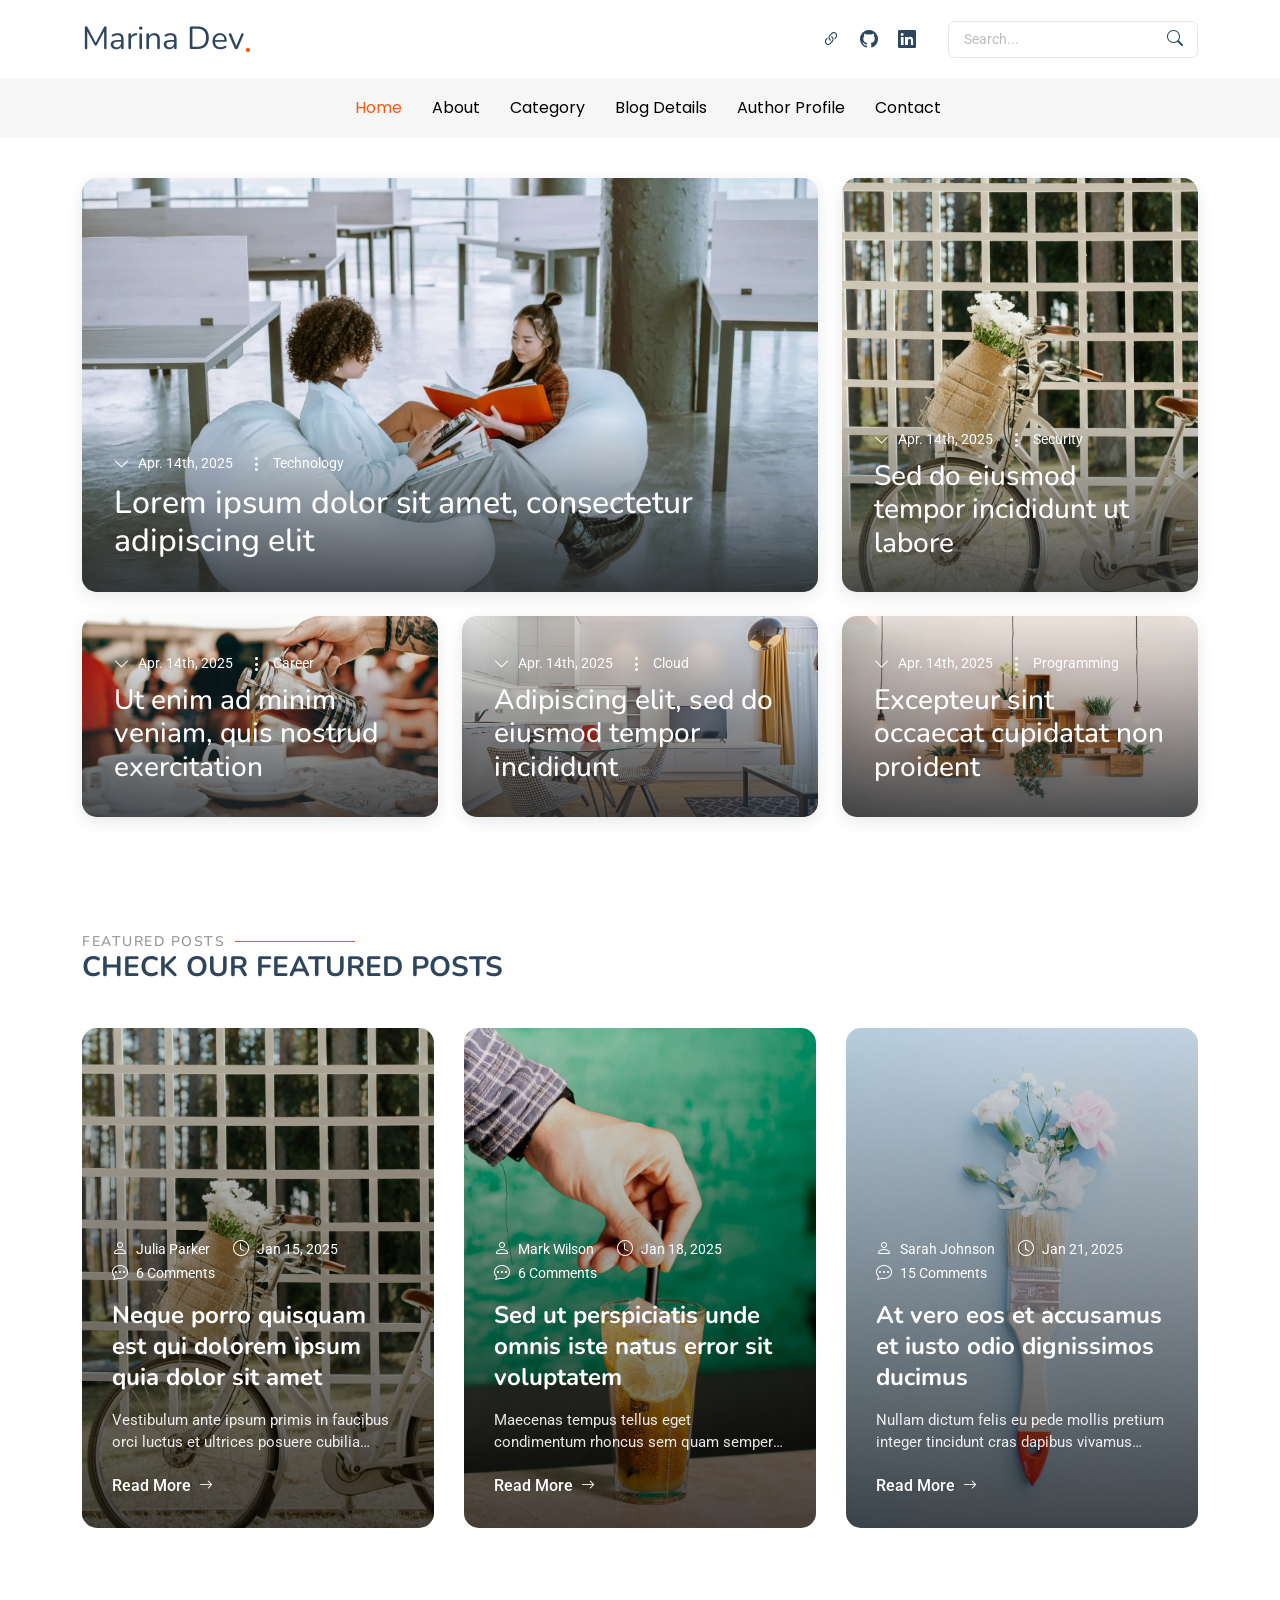
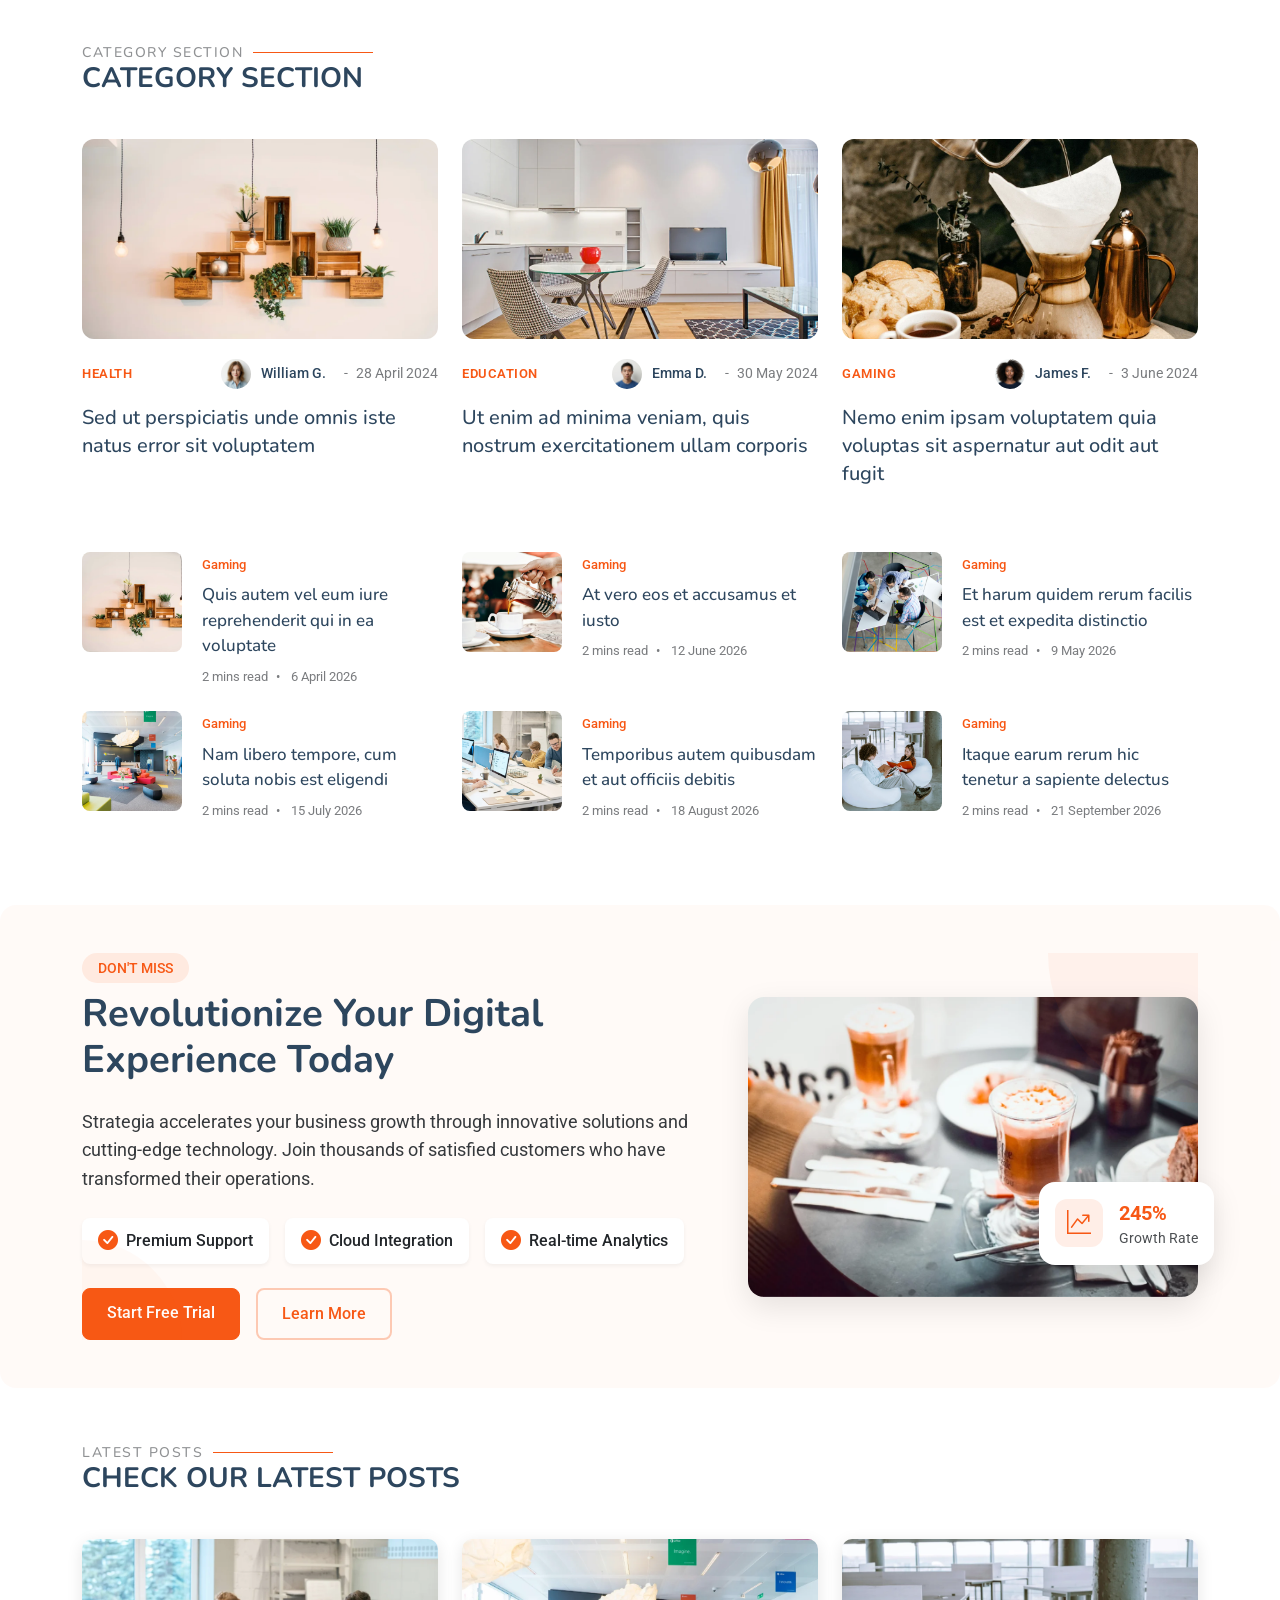
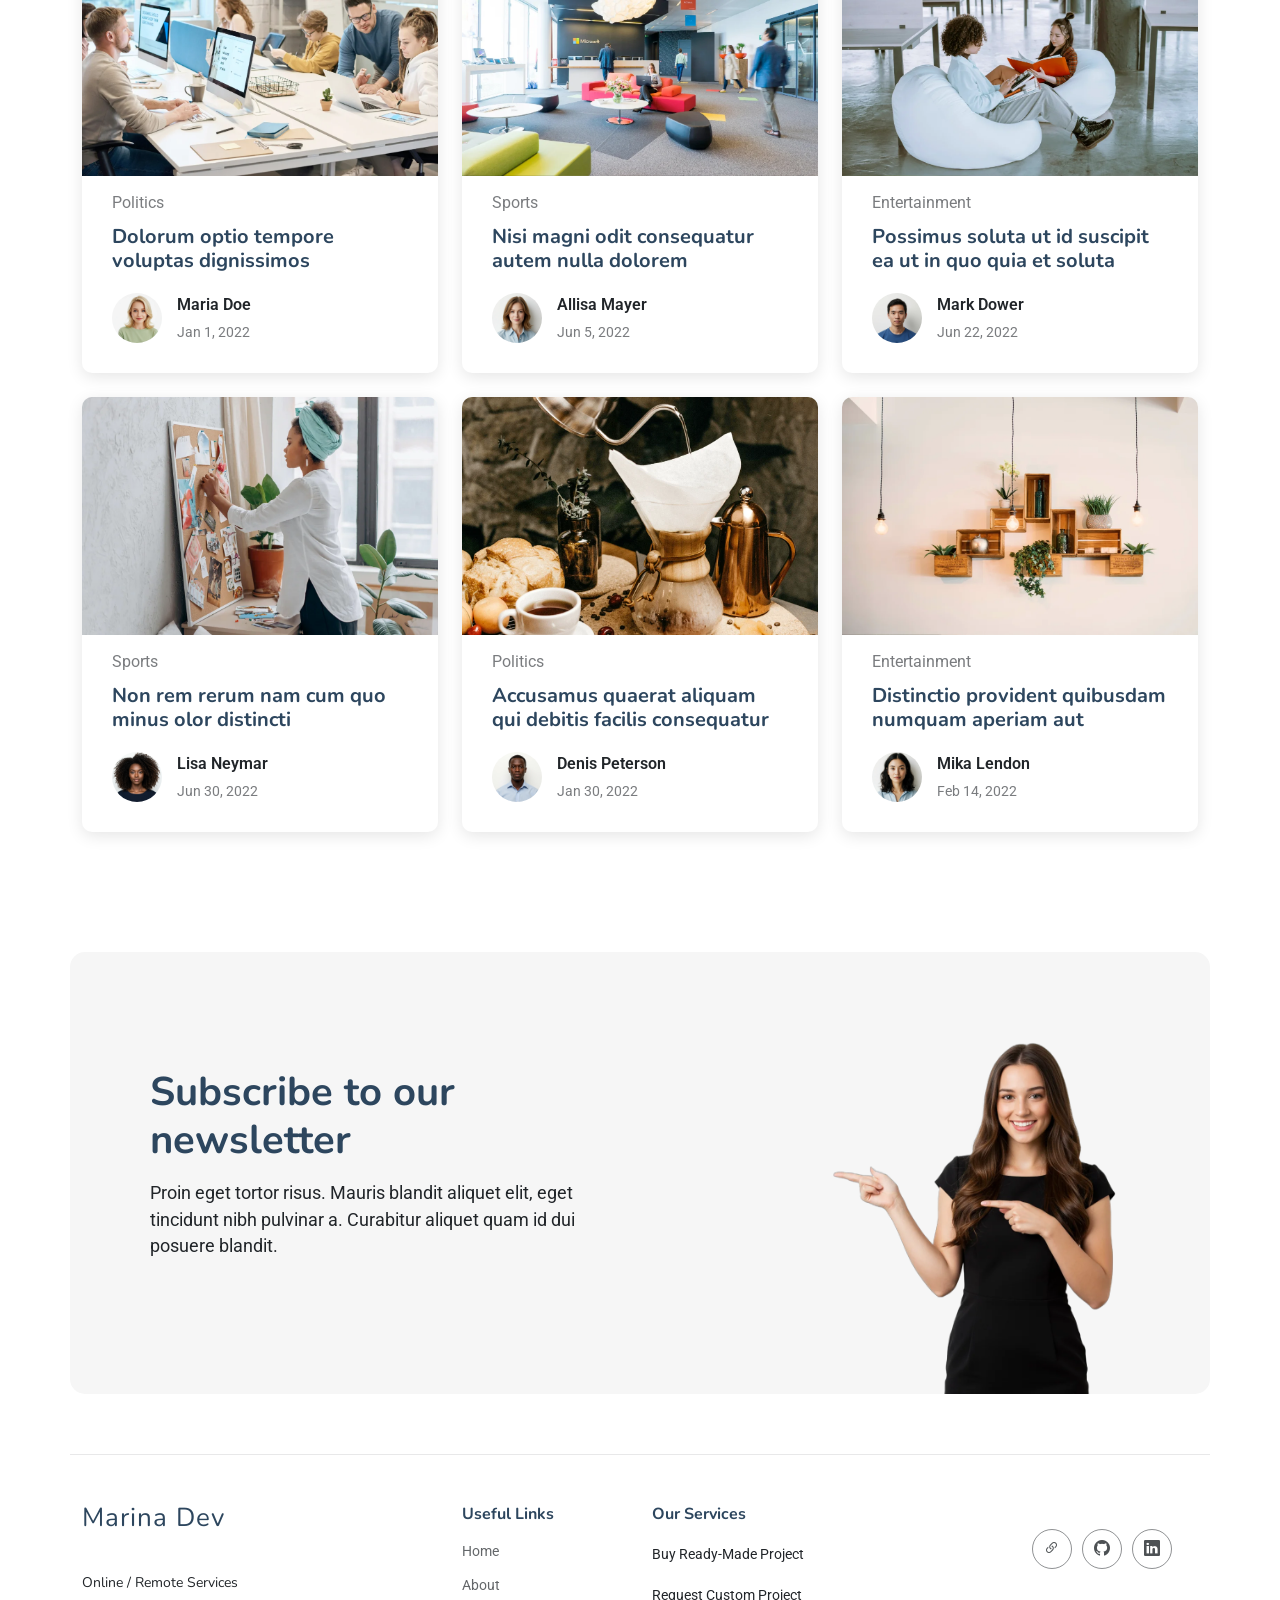
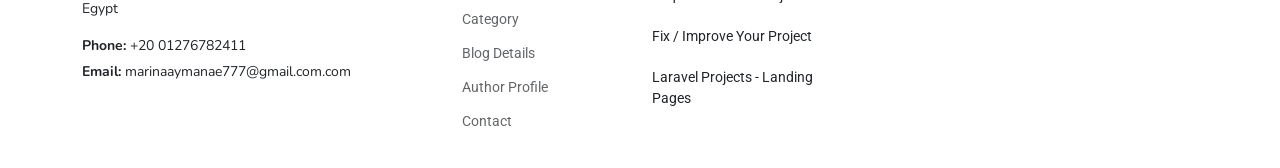
==== index.html @ 3508ce8a "mySite-sales-dashboard" ====
<!doctype html>
<html lang="en">
  <head>
    <meta charset="utf-8" />
    <meta content="width=device-width, initial-scale=1.0" name="viewport" />
    <title>Index - Marina Dev</title>
    <meta name="description" content="" />
    <meta name="keywords" content="" />

    <!-- Favicons -->
    <link href="assets/img/favicon.png" rel="icon" />
    <link href="assets/img/apple-touch-icon.png" rel="apple-touch-icon" />

    <!-- Fonts -->
    <link href="https://fonts.googleapis.com" rel="preconnect" />
    <link href="https://fonts.gstatic.com" rel="preconnect" crossorigin />
    <link
      href="https://fonts.googleapis.com/css2?family=Roboto:ital,wght@0,100;0,300;0,400;0,500;0,700;0,900;1,100;1,300;1,400;1,500;1,700;1,900&family=Poppins:ital,wght@0,100;0,200;0,300;0,400;0,500;0,600;0,700;0,800;0,900;1,100;1,200;1,300;1,400;1,500;1,600;1,700;1,800;1,900&family=Nunito:ital,wght@0,200;0,300;0,400;0,500;0,600;0,700;0,800;0,900;1,200;1,300;1,400;1,500;1,600;1,700;1,800;1,900&display=swap"
      rel="stylesheet"
    />

    <!-- Vendor CSS Files -->
    <link
      href="assets/vendor/bootstrap/css/bootstrap.min.css"
      rel="stylesheet"
    />
    <link
      href="assets/vendor/bootstrap-icons/bootstrap-icons.css"
      rel="stylesheet"
    />
    <link href="assets/vendor/aos/aos.css" rel="stylesheet" />
    <link href="assets/vendor/swiper/swiper-bundle.min.css" rel="stylesheet" />
    <link
      href="assets/vendor/glightbox/css/glightbox.min.css"
      rel="stylesheet"
    />

    <!-- Main CSS File -->
    <link href="assets/css/main.css" rel="stylesheet" />

    <!-- =======================================================
  * Template Name: Marina Dev
  * Template URL: https://bootstrapmade.com/Marina Dev-bootstrap-blog-template/
  * Updated: Feb 22 2025 with Bootstrap v5.3.3
  * Author: BootstrapMade.com
  * License: https://bootstrapmade.com/license/
  ======================================================== -->
  </head>

  <body class="index-page">
    <header id="header" class="header position-relative">
      <div class="container-fluid container-xl position-relative">
        <div class="top-row d-flex align-items-center justify-content-between">
          <a href="index.html" class="logo d-flex align-items-end">
            <!-- Uncomment the line below if you also wish to use an image logo -->
            <!-- <img src="assets/img/logo.webp" alt=""> -->
            <h1 class="sitename">Marina Dev</h1>
            <span>.</span>
          </a>

          <div class="d-flex align-items-center">
            <div class="social-links">
              <a
                href="https://marina-ayman-marina-ayman-profile.vercel.app/index.html"
                ><i class="bi bi-link-45deg"></i
              ></a>
              <a href="https://github.com/marina-ayman"
                ><i class="bi bi-github"></i
              ></a>
              <!-- <a href=""><i class="bi bi-instagram"></i></a> -->
              <a href="https://www.linkedin.com/in/marina-ayman-6a5557219/"
                ><i class="bi bi-linkedin"></i
              ></a>
            </div>

            <form class="search-form ms-4">
              <input type="text" placeholder="Search..." class="form-control" />
              <button type="submit" class="btn">
                <i class="bi bi-search"></i>
              </button>
            </form>
          </div>
        </div>
      </div>

      <div class="nav-wrap">
        <div class="container d-flex justify-content-center position-relative">
          <nav id="navmenu" class="navmenu">
            <ul>
              <li><a href="index.html" class="active">Home</a></li>
              <li><a href="about.html">About</a></li>
              <li><a href="category.html">Category</a></li>
              <li><a href="blog-details.html">Blog Details</a></li>
              <li><a href="author-profile.html">Author Profile</a></li>
              <li><a href="contact.html">Contact</a></li>
            </ul>
            <i class="mobile-nav-toggle d-xl-none bi bi-list"></i>
          </nav>
        </div>
      </div>
    </header>

    <main class="main">
      <!-- Blog Hero Section -->
      <section id="blog-hero" class="blog-hero section">
        <div class="container" data-aos="fade-up" data-aos-delay="100">
          <div class="blog-grid">
            <!-- Featured Post (Large) -->
            <article class="blog-item featured" data-aos="fade-up">
              <img
                src="assets/img/blog/blog-post-3.webp"
                alt="Blog Image"
                class="img-fluid"
              />
              <div class="blog-content">
                <div class="post-meta">
                  <span class="date">Apr. 14th, 2025</span>
                  <span class="category">Technology</span>
                </div>
                <h2 class="post-title">
                  <a
                    href="blog-details.html"
                    title="Lorem ipsum dolor sit amet, consectetur adipiscing elit"
                    >Lorem ipsum dolor sit amet, consectetur adipiscing elit</a
                  >
                </h2>
              </div>
            </article>
            <!-- End Featured Post -->

            <!-- Regular Posts -->
            <article class="blog-item" data-aos="fade-up" data-aos-delay="100">
              <img
                src="assets/img/blog/blog-post-portrait-1.webp"
                alt="Blog Image"
                class="img-fluid"
              />
              <div class="blog-content">
                <div class="post-meta">
                  <span class="date">Apr. 14th, 2025</span>
                  <span class="category">Security</span>
                </div>
                <h3 class="post-title">
                  <a
                    href="blog-details.html"
                    title="Sed do eiusmod tempor incididunt ut labore"
                    >Sed do eiusmod tempor incididunt ut labore</a
                  >
                </h3>
              </div>
            </article>
            <!-- End Blog Item -->

            <article class="blog-item" data-aos="fade-up" data-aos-delay="200">
              <img
                src="assets/img/blog/blog-post-9.webp"
                alt="Blog Image"
                class="img-fluid"
              />
              <div class="blog-content">
                <div class="post-meta">
                  <span class="date">Apr. 14th, 2025</span>
                  <span class="category">Career</span>
                </div>
                <h3 class="post-title">
                  <a
                    href="blog-details.html"
                    title="Ut enim ad minim veniam, quis nostrud exercitation"
                    >Ut enim ad minim veniam, quis nostrud exercitation</a
                  >
                </h3>
              </div>
            </article>
            <!-- End Blog Item -->

            <article class="blog-item" data-aos="fade-up" data-aos-delay="300">
              <img
                src="assets/img/blog/blog-post-7.webp"
                alt="Blog Image"
                class="img-fluid"
              />
              <div class="blog-content">
                <div class="post-meta">
                  <span class="date">Apr. 14th, 2025</span>
                  <span class="category">Cloud</span>
                </div>
                <h3 class="post-title">
                  <a
                    href="blog-details.html"
                    title="Adipiscing elit, sed do eiusmod tempor incididunt"
                    >Adipiscing elit, sed do eiusmod tempor incididunt</a
                  >
                </h3>
              </div>
            </article>
            <!-- End Blog Item -->

            <article class="blog-item" data-aos="fade-up" data-aos-delay="400">
              <img
                src="assets/img/blog/blog-post-6.webp"
                alt="Blog Image"
                class="img-fluid"
              />
              <div class="blog-content">
                <div class="post-meta">
                  <span class="date">Apr. 14th, 2025</span>
                  <span class="category">Programming</span>
                </div>
                <h3 class="post-title">
                  <a
                    href="blog-details.html"
                    title="Excepteur sint occaecat cupidatat non proident"
                    >Excepteur sint occaecat cupidatat non proident</a
                  >
                </h3>
              </div>
            </article>
            <!-- End Blog Item -->
          </div>
        </div>
      </section>
      <!-- /Blog Hero Section -->

      <!-- Featured Posts Section -->
      <section id="featured-posts" class="featured-posts section">
        <!-- Section Title -->
        <div class="container section-title" data-aos="fade-up">
          <h2>Featured Posts</h2>
          <div>
            <span>Check Our</span>
            <span class="description-title">Featured Posts</span>
          </div>
        </div>
        <!-- End Section Title -->

        <div class="container" data-aos="fade-up" data-aos-delay="100">
          <div class="blog-posts-slider swiper init-swiper">
            <script type="application/json" class="swiper-config">
              {
                "loop": true,
                "speed": 800,
                "autoplay": {
                  "delay": 5000
                },
                "slidesPerView": 3,
                "spaceBetween": 30,
                "breakpoints": {
                  "320": {
                    "slidesPerView": 1,
                    "spaceBetween": 20
                  },
                  "768": {
                    "slidesPerView": 2,
                    "spaceBetween": 20
                  },
                  "1200": {
                    "slidesPerView": 3,
                    "spaceBetween": 30
                  }
                }
              }
            </script>

            <div class="swiper-wrapper">
              <div class="swiper-slide">
                <div class="blog-post-item">
                  <img
                    src="assets/img/blog/blog-post-portrait-1.webp"
                    alt="Blog Image"
                  />
                  <div class="blog-post-content">
                    <div class="post-meta">
                      <span><i class="bi bi-person"></i> Julia Parker</span>
                      <span><i class="bi bi-clock"></i> Jan 15, 2025</span>
                      <span><i class="bi bi-chat-dots"></i> 6 Comments</span>
                    </div>
                    <h2>
                      <a href="#"
                        >Neque porro quisquam est qui dolorem ipsum quia dolor
                        sit amet</a
                      >
                    </h2>
                    <p>
                      Vestibulum ante ipsum primis in faucibus orci luctus et
                      ultrices posuere cubilia Curae; Fusce porttitor metus eget
                      lectus consequat, sit amet feugiat magna vulputate.
                    </p>
                    <a href="#" class="read-more"
                      >Read More <i class="bi bi-arrow-right"></i
                    ></a>
                  </div>
                </div>
              </div>
              <!-- End slide item -->

              <div class="swiper-slide">
                <div class="blog-post-item">
                  <img
                    src="assets/img/blog/blog-post-portrait-2.webp"
                    alt="Blog Image"
                  />
                  <div class="blog-post-content">
                    <div class="post-meta">
                      <span><i class="bi bi-person"></i> Mark Wilson</span>
                      <span><i class="bi bi-clock"></i> Jan 18, 2025</span>
                      <span><i class="bi bi-chat-dots"></i> 6 Comments</span>
                    </div>
                    <h2>
                      <a href="#"
                        >Sed ut perspiciatis unde omnis iste natus error sit
                        voluptatem</a
                      >
                    </h2>
                    <p>
                      Maecenas tempus tellus eget condimentum rhoncus sem quam
                      semper libero sit amet adipiscing sem neque sed ipsum.
                    </p>
                    <a href="#" class="read-more"
                      >Read More <i class="bi bi-arrow-right"></i
                    ></a>
                  </div>
                </div>
              </div>
              <!-- End slide item -->

              <div class="swiper-slide">
                <div class="blog-post-item">
                  <img
                    src="assets/img/blog/blog-post-portrait-3.webp"
                    alt="Blog Image"
                  />
                  <div class="blog-post-content">
                    <div class="post-meta">
                      <span><i class="bi bi-person"></i> Sarah Johnson</span>
                      <span><i class="bi bi-clock"></i> Jan 21, 2025</span>
                      <span><i class="bi bi-chat-dots"></i> 15 Comments</span>
                    </div>
                    <h2>
                      <a href="#"
                        >At vero eos et accusamus et iusto odio dignissimos
                        ducimus</a
                      >
                    </h2>
                    <p>
                      Nullam dictum felis eu pede mollis pretium integer
                      tincidunt cras dapibus vivamus elementum semper nisi.
                    </p>
                    <a href="#" class="read-more"
                      >Read More <i class="bi bi-arrow-right"></i
                    ></a>
                  </div>
                </div>
              </div>
              <!-- End slide item -->

              <div class="swiper-slide">
                <div class="blog-post-item">
                  <img
                    src="assets/img/blog/blog-post-portrait-4.webp"
                    alt="Blog Image"
                  />
                  <div class="blog-post-content">
                    <div class="post-meta">
                      <span><i class="bi bi-person"></i> David Brown</span>
                      <span><i class="bi bi-clock"></i> Jan 24, 2025</span>
                      <span><i class="bi bi-chat-dots"></i> 10 Comments</span>
                    </div>
                    <h2>
                      <a href="#"
                        >Et harum quidem rerum facilis est et expedita
                        distinctio</a
                      >
                    </h2>
                    <p>
                      Donec quam felis ultricies nec pellentesque eu pretium
                      quis sem nulla consequat massa quis enim.
                    </p>
                    <a href="#" class="read-more"
                      >Read More <i class="bi bi-arrow-right"></i
                    ></a>
                  </div>
                </div>
              </div>
              <!-- End slide item -->

              <div class="swiper-slide">
                <div class="blog-post-item">
                  <img
                    src="assets/img/blog/blog-post-portrait-5.webp"
                    alt="Blog Image"
                  />
                  <div class="blog-post-content">
                    <div class="post-meta">
                      <span><i class="bi bi-person"></i> Emma Davis</span>
                      <span><i class="bi bi-clock"></i> Jan 27, 2025</span>
                      <span><i class="bi bi-chat-dots"></i> 6 Comments</span>
                    </div>
                    <h2>
                      <a href="#"
                        >Nam libero tempore, cum soluta nobis est eligendi
                        optio</a
                      >
                    </h2>
                    <p>
                      Aenean leo ligula porttitor eu consequat vitae eleifend ac
                      enim aliquam lorem ante dapibus in viverra.
                    </p>
                    <a href="#" class="read-more"
                      >Read More <i class="bi bi-arrow-right"></i
                    ></a>
                  </div>
                </div>
              </div>
              <!-- End slide item -->
            </div>
          </div>
        </div>
      </section>
      <!-- /Featured Posts Section -->

      <!-- Category Section Section -->
      <section id="category-section" class="category-section section">
        <!-- Section Title -->
        <div class="container section-title" data-aos="fade-up">
          <h2>Category Section</h2>
          <div><span class="description-title">Category Section</span></div>
        </div>
        <!-- End Section Title -->

        <div class="container" data-aos="fade-up" data-aos-delay="100">
          <!-- Featured Posts -->
          <div class="row gy-4 mb-4">
            <div class="col-lg-4">
              <article class="featured-post">
                <div class="post-img">
                  <img
                    src="assets/img/blog/blog-post-6.webp"
                    alt=""
                    class="img-fluid"
                    loading="lazy"
                  />
                </div>
                <div class="post-content">
                  <div class="category-meta">
                    <span class="post-category">Health</span>
                    <div class="author-meta">
                      <img
                        src="assets/img/person/person-f-13.webp"
                        alt=""
                        class="author-img"
                      />
                      <span class="author-name">William G.</span>
                      <span class="post-date">28 April 2024</span>
                    </div>
                  </div>
                  <h2 class="title">
                    <a href="blog-details.html"
                      >Sed ut perspiciatis unde omnis iste natus error sit
                      voluptatem</a
                    >
                  </h2>
                </div>
              </article>
            </div>

            <div class="col-lg-4">
              <article class="featured-post">
                <div class="post-img">
                  <img
                    src="assets/img/blog/blog-post-7.webp"
                    alt=""
                    class="img-fluid"
                    loading="lazy"
                  />
                </div>
                <div class="post-content">
                  <div class="category-meta">
                    <span class="post-category">Education</span>
                    <div class="author-meta">
                      <img
                        src="assets/img/person/person-m-10.webp"
                        alt=""
                        class="author-img"
                      />
                      <span class="author-name">Emma D.</span>
                      <span class="post-date">30 May 2024</span>
                    </div>
                  </div>
                  <h2 class="title">
                    <a href="blog-details.html"
                      >Ut enim ad minima veniam, quis nostrum exercitationem
                      ullam corporis</a
                    >
                  </h2>
                </div>
              </article>
            </div>

            <div class="col-lg-4">
              <article class="featured-post">
                <div class="post-img">
                  <img
                    src="assets/img/blog/blog-post-5.webp"
                    alt=""
                    class="img-fluid"
                    loading="lazy"
                  />
                </div>
                <div class="post-content">
                  <div class="category-meta">
                    <span class="post-category">Gaming</span>
                    <div class="author-meta">
                      <img
                        src="assets/img/person/person-f-14.webp"
                        alt=""
                        class="author-img"
                      />
                      <span class="author-name">James F.</span>
                      <span class="post-date">3 June 2024</span>
                    </div>
                  </div>
                  <h2 class="title">
                    <a href="blog-details.html"
                      >Nemo enim ipsam voluptatem quia voluptas sit aspernatur
                      aut odit aut fugit</a
                    >
                  </h2>
                </div>
              </article>
            </div>
          </div>

          <!-- List Posts -->
          <div class="row">
            <div class="col-xl-4 col-lg-6">
              <article class="list-post">
                <div class="post-img">
                  <img
                    src="assets/img/blog/blog-post-6.webp"
                    alt=""
                    class="img-fluid"
                    loading="lazy"
                  />
                </div>
                <div class="post-content">
                  <div class="category-meta">
                    <span class="post-category">Gaming</span>
                  </div>
                  <h3 class="title">
                    <a href="blog-details.html"
                      >Quis autem vel eum iure reprehenderit qui in ea
                      voluptate</a
                    >
                  </h3>
                  <div class="post-meta">
                    <span class="read-time">2 mins read</span>
                    <span class="post-date">6 April 2026</span>
                  </div>
                </div>
              </article>
            </div>

            <div class="col-xl-4 col-lg-6">
              <article class="list-post">
                <div class="post-img">
                  <img
                    src="assets/img/blog/blog-post-9.webp"
                    alt=""
                    class="img-fluid"
                    loading="lazy"
                  />
                </div>
                <div class="post-content">
                  <div class="category-meta">
                    <span class="post-category">Gaming</span>
                  </div>
                  <h3 class="title">
                    <a href="blog-details.html"
                      >At vero eos et accusamus et iusto</a
                    >
                  </h3>
                  <div class="post-meta">
                    <span class="read-time">2 mins read</span>
                    <span class="post-date">12 June 2026</span>
                  </div>
                </div>
              </article>
            </div>

            <div class="col-xl-4 col-lg-6">
              <article class="list-post">
                <div class="post-img">
                  <img
                    src="assets/img/blog/blog-post-10.webp"
                    alt=""
                    class="img-fluid"
                    loading="lazy"
                  />
                </div>
                <div class="post-content">
                  <div class="category-meta">
                    <span class="post-category">Gaming</span>
                  </div>
                  <h3 class="title">
                    <a href="blog-details.html"
                      >Et harum quidem rerum facilis est et expedita
                      distinctio</a
                    >
                  </h3>
                  <div class="post-meta">
                    <span class="read-time">2 mins read</span>
                    <span class="post-date">9 May 2026</span>
                  </div>
                </div>
              </article>
            </div>

            <div class="col-xl-4 col-lg-6">
              <article class="list-post">
                <div class="post-img">
                  <img
                    src="assets/img/blog/blog-post-2.webp"
                    alt=""
                    class="img-fluid"
                    loading="lazy"
                  />
                </div>
                <div class="post-content">
                  <div class="category-meta">
                    <span class="post-category">Gaming</span>
                  </div>
                  <h3 class="title">
                    <a href="blog-details.html"
                      >Nam libero tempore, cum soluta nobis est eligendi</a
                    >
                  </h3>
                  <div class="post-meta">
                    <span class="read-time">2 mins read</span>
                    <span class="post-date">15 July 2026</span>
                  </div>
                </div>
              </article>
            </div>

            <div class="col-xl-4 col-lg-6">
              <article class="list-post">
                <div class="post-img">
                  <img
                    src="assets/img/blog/blog-post-1.webp"
                    alt=""
                    class="img-fluid"
                    loading="lazy"
                  />
                </div>
                <div class="post-content">
                  <div class="category-meta">
                    <span class="post-category">Gaming</span>
                  </div>
                  <h3 class="title">
                    <a href="blog-details.html"
                      >Temporibus autem quibusdam et aut officiis debitis</a
                    >
                  </h3>
                  <div class="post-meta">
                    <span class="read-time">2 mins read</span>
                    <span class="post-date">18 August 2026</span>
                  </div>
                </div>
              </article>
            </div>

            <div class="col-xl-4 col-lg-6">
              <article class="list-post">
                <div class="post-img">
                  <img
                    src="assets/img/blog/blog-post-3.webp"
                    alt=""
                    class="img-fluid"
                    loading="lazy"
                  />
                </div>
                <div class="post-content">
                  <div class="category-meta">
                    <span class="post-category">Gaming</span>
                  </div>
                  <h3 class="title">
                    <a href="blog-details.html"
                      >Itaque earum rerum hic tenetur a sapiente delectus</a
                    >
                  </h3>
                  <div class="post-meta">
                    <span class="read-time">2 mins read</span>
                    <span class="post-date">21 September 2026</span>
                  </div>
                </div>
              </article>
            </div>
          </div>
        </div>
      </section>
      <!-- /Category Section Section -->

      <!-- Call To Action 2 Section -->
      <section id="call-to-action-2" class="call-to-action-2 section">
        <div class="container" data-aos="fade-up" data-aos-delay="100">
          <div
            class="advertise-1 d-flex flex-column flex-lg-row gap-4 align-items-center position-relative"
          >
            <div
              class="content-left flex-grow-1"
              data-aos="fade-right"
              data-aos-delay="200"
            >
              <span class="badge text-uppercase mb-2">Don't Miss</span>
              <h2>Revolutionize Your Digital Experience Today</h2>
              <p class="my-4">
                Strategia accelerates your business growth through innovative
                solutions and cutting-edge technology. Join thousands of
                satisfied customers who have transformed their operations.
              </p>

              <div class="features d-flex flex-wrap gap-3 mb-4">
                <div class="feature-item">
                  <i class="bi bi-check-circle-fill"></i>
                  <span>Premium Support</span>
                </div>
                <div class="feature-item">
                  <i class="bi bi-check-circle-fill"></i>
                  <span>Cloud Integration</span>
                </div>
                <div class="feature-item">
                  <i class="bi bi-check-circle-fill"></i>
                  <span>Real-time Analytics</span>
                </div>

                
              </div>

              <div class="cta-buttons d-flex flex-wrap gap-3">
                <a href="#" class="btn btn-primary">Start Free Trial</a>
                <a href="#" class="btn btn-outline">Learn More</a>
              </div>
            </div>

            <div
              class="content-right position-relative"
              data-aos="fade-left"
              data-aos-delay="300"
            >
              <img
                src="assets/img/misc/misc-1.webp"
                alt="Digital Platform"
                class="img-fluid rounded-4"
              />
              <div class="floating-card">
                <div class="card-icon">
                  <i class="bi bi-graph-up-arrow"></i>
                </div>
                <div class="card-content">
                  <span class="stats-number">245%</span>
                  <span class="stats-text">Growth Rate</span>
                </div>
              </div>
            </div>

            <div class="decoration">
              <div class="circle-1"></div>
              <div class="circle-2"></div>
            </div>
          </div>
        </div>
      </section>
      <!-- /Call To Action 2 Section -->

      <!-- Latest Posts Section -->
      <section id="latest-posts" class="latest-posts section">
        <!-- Section Title -->
        <div class="container section-title" data-aos="fade-up">
          <h2>Latest Posts</h2>
          <div>
            <span>Check Our</span>
            <span class="description-title">Latest Posts</span>
          </div>
        </div>
        <!-- End Section Title -->

        <div class="container" data-aos="fade-up" data-aos-delay="100">
          <div class="row gy-4">
            <div class="col-lg-4">
              <article>
                <div class="post-img">
                  <img
                    src="assets/img/blog/blog-post-1.webp"
                    alt=""
                    class="img-fluid"
                  />
                </div>

                <p class="post-category">Politics</p>

                <h2 class="title">
                  <a href="blog-details.html"
                    >Dolorum optio tempore voluptas dignissimos</a
                  >
                </h2>

                <div class="d-flex align-items-center">
                  <img
                    src="assets/img/person/person-f-12.webp"
                    alt=""
                    class="img-fluid post-author-img flex-shrink-0"
                  />
                  <div class="post-meta">
                    <p class="post-author">Maria Doe</p>
                    <p class="post-date">
                      <time datetime="2022-01-01">Jan 1, 2022</time>
                    </p>
                  </div>
                </div>
              </article>
            </div>
            <!-- End post list item -->

            <div class="col-lg-4">
              <article>
                <div class="post-img">
                  <img
                    src="assets/img/blog/blog-post-2.webp"
                    alt=""
                    class="img-fluid"
                  />
                </div>

                <p class="post-category">Sports</p>

                <h2 class="title">
                  <a href="blog-details.html"
                    >Nisi magni odit consequatur autem nulla dolorem</a
                  >
                </h2>

                <div class="d-flex align-items-center">
                  <img
                    src="assets/img/person/person-f-13.webp"
                    alt=""
                    class="img-fluid post-author-img flex-shrink-0"
                  />
                  <div class="post-meta">
                    <p class="post-author">Allisa Mayer</p>
                    <p class="post-date">
                      <time datetime="2022-01-01">Jun 5, 2022</time>
                    </p>
                  </div>
                </div>
              </article>
            </div>
            <!-- End post list item -->

            <div class="col-lg-4">
              <article>
                <div class="post-img">
                  <img
                    src="assets/img/blog/blog-post-3.webp"
                    alt=""
                    class="img-fluid"
                  />
                </div>

                <p class="post-category">Entertainment</p>

                <h2 class="title">
                  <a href="blog-details.html"
                    >Possimus soluta ut id suscipit ea ut in quo quia et
                    soluta</a
                  >
                </h2>

                <div class="d-flex align-items-center">
                  <img
                    src="assets/img/person/person-m-10.webp"
                    alt=""
                    class="img-fluid post-author-img flex-shrink-0"
                  />
                  <div class="post-meta">
                    <p class="post-author">Mark Dower</p>
                    <p class="post-date">
                      <time datetime="2022-01-01">Jun 22, 2022</time>
                    </p>
                  </div>
                </div>
              </article>
            </div>
            <!-- End post list item -->

            <div class="col-lg-4">
              <article>
                <div class="post-img">
                  <img
                    src="assets/img/blog/blog-post-4.webp"
                    alt=""
                    class="img-fluid"
                  />
                </div>

                <p class="post-category">Sports</p>

                <h2 class="title">
                  <a href="blog-details.html"
                    >Non rem rerum nam cum quo minus olor distincti</a
                  >
                </h2>

                <div class="d-flex align-items-center">
                  <img
                    src="assets/img/person/person-f-14.webp"
                    alt=""
                    class="img-fluid post-author-img flex-shrink-0"
                  />
                  <div class="post-meta">
                    <p class="post-author">Lisa Neymar</p>
                    <p class="post-date">
                      <time datetime="2022-01-01">Jun 30, 2022</time>
                    </p>
                  </div>
                </div>
              </article>
            </div>
            <!-- End post list item -->

            <div class="col-lg-4">
              <article>
                <div class="post-img">
                  <img
                    src="assets/img/blog/blog-post-5.webp"
                    alt=""
                    class="img-fluid"
                  />
                </div>

                <p class="post-category">Politics</p>

                <h2 class="title">
                  <a href="blog-details.html"
                    >Accusamus quaerat aliquam qui debitis facilis
                    consequatur</a
                  >
                </h2>

                <div class="d-flex align-items-center">
                  <img
                    src="assets/img/person/person-m-11.webp"
                    alt=""
                    class="img-fluid post-author-img flex-shrink-0"
                  />
                  <div class="post-meta">
                    <p class="post-author">Denis Peterson</p>
                    <p class="post-date">
                      <time datetime="2022-01-01">Jan 30, 2022</time>
                    </p>
                  </div>
                </div>
              </article>
            </div>
            <!-- End post list item -->

            <div class="col-lg-4">
              <article>
                <div class="post-img">
                  <img
                    src="assets/img/blog/blog-post-6.webp"
                    alt=""
                    class="img-fluid"
                  />
                </div>

                <p class="post-category">Entertainment</p>

                <h2 class="title">
                  <a href="blog-details.html"
                    >Distinctio provident quibusdam numquam aperiam aut</a
                  >
                </h2>

                <div class="d-flex align-items-center">
                  <img
                    src="assets/img/person/person-f-15.webp"
                    alt=""
                    class="img-fluid post-author-img flex-shrink-0"
                  />
                  <div class="post-meta">
                    <p class="post-author">Mika Lendon</p>
                    <p class="post-date">
                      <time datetime="2022-01-01">Feb 14, 2022</time>
                    </p>
                  </div>
                </div>
              </article>
            </div>
            <!-- End post list item -->
          </div>
        </div>
      </section>
      <!-- /Latest Posts Section -->

      <!-- Call To Action Section -->
      <section id="call-to-action" class="call-to-action section">
        <div class="container" data-aos="fade-up" data-aos-delay="100">
          <div class="row gy-4 justify-content-between align-items-center">
            <div class="col-lg-6">
              <div class="cta-content" data-aos="fade-up" data-aos-delay="200">
                <h2>Subscribe to our newsletter</h2>
                <p>
                  Proin eget tortor risus. Mauris blandit aliquet elit, eget
                  tincidunt nibh pulvinar a. Curabitur aliquet quam id dui
                  posuere blandit.
                </p>
                <form
                  action="forms/newsletter.php"
                  method="post"
                  class="php-email-form cta-form"
                  data-aos="fade-up"
                  data-aos-delay="300"
                >
                  <div class="input-group mb-3">
                    <input
                      type="email"
                      class="form-control"
                      placeholder="Email address..."
                      aria-label="Email address"
                      aria-describedby="button-subscribe"
                    />
                    <button
                      class="btn btn-primary"
                      type="submit"
                      id="button-subscribe"
                    >
                      Subscribe
                    </button>
                  </div>
                  <div class="loading">Loading</div>
                  <div class="error-message"></div>
                  <div class="sent-message">
                    Your subscription request has been sent. Thank you!
                  </div>
                </form>
              </div>
            </div>
            <div class="col-lg-4">
              <div class="cta-image" data-aos="zoom-out" data-aos-delay="200">
                <img src="assets/img/cta/cta-1.webp" alt="" class="img-fluid" />
              </div>
            </div>
          </div>
        </div>
      </section>
      <!-- /Call To Action Section -->
    </main>

    <footer id="footer" class="footer">
      <div class="container footer-top">
        <div class="row gy-4">
          <div class="col-lg-4 col-md-6 footer-about">
            <a href="index.html" class="logo d-flex align-items-center">
              <span class="sitename">Marina Dev</span>
            </a>
            <div class="footer-contact pt-3">
              <p>Online / Remote Services</p>
              <p>Egypt</p>
              <p class="mt-3">
                <strong>Phone:</strong> <span>+20 01276782411</span>
              </p>
              <p>
                <strong>Email:</strong>
                <span>marinaaymanae777@gmail.com.com</span>
              </p>
            </div>
          </div>

          <div class="col-lg-2 col-md-3 footer-links">
            <h4>Useful Links</h4>
            <ul>
              <li><a href="index.html">Home</a></li>
              <li><a href="about.html">About</a></li>
              <li><a href="category.html">Category</a></li>
              <li><a href="blog-details.html">Blog Details</a></li>
              <li><a href="author-profile.html">Author Profile</a></li>
              <li><a href="contact.html" class="active">Contact</a></li>
            </ul>
          </div>

          <div class="col-lg-2 col-md-3 footer-links">
            <h4>Our Services</h4>
            <ul class="list-group list-group-flush">
              <li>Buy Ready-Made Project</li>
              <li>Request Custom Project</li>
              <li>Fix / Improve Your Project</li>
              <li>Laravel Projects - Landing Pages</li>
            </ul>
          </div>
          <div class="col-lg-2 col-md-3 footer-links"></div>
          <div class="col-lg-2 col-md-3 footer-links">
            <div class="social-links d-flex mt-4">
              <a
                href="https://marina-ayman-marina-ayman-profile.vercel.app/index.html"
                ><i class="bi bi-link-45deg"></i
              ></a>
              <a href="https://github.com/marina-ayman"
                ><i class="bi bi-github"></i
              ></a>
              <!-- <a href=""><i class="bi bi-instagram"></i></a> -->
              <a href="https://www.linkedin.com/in/marina-ayman-6a5557219/"
                ><i class="bi bi-linkedin"></i
              ></a>
            </div>
          </div>
        </div>
      </div>
    </footer>

    <!-- Scroll Top -->
    <a
      href="#"
      id="scroll-top"
      class="scroll-top d-flex align-items-center justify-content-center"
      ><i class="bi bi-arrow-up-short"></i
    ></a>

    <!-- Preloader -->
    <div id="preloader"></div>

    <!-- Vendor JS Files -->
    <script src="assets/vendor/bootstrap/js/bootstrap.bundle.min.js"></script>
    <script src="assets/vendor/php-email-form/validate.js"></script>
    <script src="assets/vendor/aos/aos.js"></script>
    <script src="assets/vendor/swiper/swiper-bundle.min.js"></script>
    <script src="assets/vendor/purecounter/purecounter_vanilla.js"></script>
    <script src="assets/vendor/glightbox/js/glightbox.min.js"></script>

    <!-- Main JS File -->
    <script src="assets/js/main.js"></script>
  </body>
</html>
---- assets/css/main.css ----
/**
* Template Name: Marina Dev
* Template URL: https://bootstrapmade.com/Marina Dev-bootstrap-blog-template/
* Updated: Feb 22 2025 with Bootstrap v5.3.3
* Author: BootstrapMade.com
* License: https://bootstrapmade.com/license/
*/

@charset "UTF-8";

/*--------------------------------------------------------------
# Font & Color Variables
# Help: https://bootstrapmade.com/color-system/
--------------------------------------------------------------*/
/* Fonts */
:root {
  --default-font: "Roboto",  system-ui, -apple-system, "Segoe UI", Roboto, "Helvetica Neue", Arial, "Noto Sans", "Liberation Sans", sans-serif, "Apple Color Emoji", "Segoe UI Emoji", "Segoe UI Symbol", "Noto Color Emoji";
  --heading-font: "Nunito",  sans-serif;
  --nav-font: "Poppins",  sans-serif;
}

/* Global Colors - The following color variables are used throughout the website. Updating them here will change the color scheme of the entire website */
:root { 
  --background-color: #ffffff; /* Background color for the entire website, including individual sections */
  --default-color: #212529; /* Default color used for the majority of the text content across the entire website */
  --heading-color: #2d465e; /* Color for headings, subheadings and title throughout the website */
  --accent-color: #f75815; /* Accent color that represents your brand on the website. It's used for buttons, links, and other elements that need to stand out */
  --surface-color: #ffffff; /* The surface color is used as a background of boxed elements within sections, such as cards, icon boxes, or other elements that require a visual separation from the global background. */
  --contrast-color: #ffffff; /* Contrast color for text, ensuring readability against backgrounds of accent, heading, or default colors. */
}

/* Nav Menu Colors - The following color variables are used specifically for the navigation menu. They are separate from the global colors to allow for more customization options */
:root {
  --nav-color: #000000;  /* The default color of the main navmenu links */
  --nav-hover-color: #f75815; /* Applied to main navmenu links when they are hovered over or active */
  --nav-mobile-background-color: #ffffff; /* Used as the background color for mobile navigation menu */
  --nav-dropdown-background-color: #ffffff; /* Used as the background color for dropdown items that appear when hovering over primary navigation items */
  --nav-dropdown-color: #212529; /* Used for navigation links of the dropdown items in the navigation menu. */
  --nav-dropdown-hover-color: #f75815; /* Similar to --nav-hover-color, this color is applied to dropdown navigation links when they are hovered over. */
}

/* Color Presets - These classes override global colors when applied to any section or element, providing reuse of the sam color scheme. */

.light-background {
  --background-color: #f9f9f9;
  --surface-color: #ffffff;
}

.dark-background {
  --background-color: #060606;
  --default-color: #ffffff;
  --heading-color: #ffffff;
  --surface-color: #252525;
  --contrast-color: #ffffff;
}

/* Smooth scroll */
:root {
  scroll-behavior: smooth;
}

/*--------------------------------------------------------------
# General Styling & Shared Classes
--------------------------------------------------------------*/
body {
  color: var(--default-color);
  background-color: var(--background-color);
  font-family: var(--default-font);
}

a {
  color: var(--accent-color);
  text-decoration: none;
  transition: 0.3s;
}

a:hover {
  color: color-mix(in srgb, var(--accent-color), transparent 25%);
  text-decoration: none;
}

h1,
h2,
h3,
h4,
h5,
h6 {
  color: var(--heading-color);
  font-family: var(--heading-font);
}

/* PHP Email Form Messages
------------------------------*/
.php-email-form .error-message {
  display: none;
  background: #df1529;
  color: #ffffff;
  text-align: left;
  padding: 15px;
  margin-bottom: 24px;
  font-weight: 600;
}

.php-email-form .sent-message {
  display: none;
  color: #ffffff;
  background: #059652;
  text-align: center;
  padding: 15px;
  margin-bottom: 24px;
  font-weight: 600;
}

.php-email-form .loading {
  display: none;
  background: var(--surface-color);
  text-align: center;
  padding: 15px;
  margin-bottom: 24px;
}

.php-email-form .loading:before {
  content: "";
  display: inline-block;
  border-radius: 50%;
  width: 24px;
  height: 24px;
  margin: 0 10px -6px 0;
  border: 3px solid var(--accent-color);
  border-top-color: var(--surface-color);
  animation: php-email-form-loading 1s linear infinite;
}

@keyframes php-email-form-loading {
  0% {
    transform: rotate(0deg);
  }

  100% {
    transform: rotate(360deg);
  }
}

/* Pulsating Play Button
------------------------------*/
.pulsating-play-btn {
  width: 94px;
  height: 94px;
  background: radial-gradient(var(--accent-color) 50%, color-mix(in srgb, var(--accent-color), transparent 75%) 52%);
  border-radius: 50%;
  display: block;
  position: relative;
  overflow: hidden;
}

.pulsating-play-btn:before {
  content: "";
  position: absolute;
  width: 120px;
  height: 120px;
  animation-delay: 0s;
  animation: pulsate-play-btn 2s;
  animation-direction: forwards;
  animation-iteration-count: infinite;
  animation-timing-function: steps;
  opacity: 1;
  border-radius: 50%;
  border: 5px solid color-mix(in srgb, var(--accent-color), transparent 30%);
  top: -15%;
  left: -15%;
  background: rgba(198, 16, 0, 0);
}

.pulsating-play-btn:after {
  content: "";
  position: absolute;
  left: 50%;
  top: 50%;
  transform: translateX(-40%) translateY(-50%);
  width: 0;
  height: 0;
  border-top: 10px solid transparent;
  border-bottom: 10px solid transparent;
  border-left: 15px solid #fff;
  z-index: 100;
  transition: all 400ms cubic-bezier(0.55, 0.055, 0.675, 0.19);
}

.pulsating-play-btn:hover:before {
  content: "";
  position: absolute;
  left: 50%;
  top: 50%;
  transform: translateX(-40%) translateY(-50%);
  width: 0;
  height: 0;
  border: none;
  border-top: 10px solid transparent;
  border-bottom: 10px solid transparent;
  border-left: 15px solid #fff;
  z-index: 200;
  animation: none;
  border-radius: 0;
}

.pulsating-play-btn:hover:after {
  border-left: 15px solid var(--accent-color);
  transform: scale(20);
}

@keyframes pulsate-play-btn {
  0% {
    transform: scale(0.6, 0.6);
    opacity: 1;
  }

  100% {
    transform: scale(1, 1);
    opacity: 0;
  }
}

/*--------------------------------------------------------------
# Global Header
--------------------------------------------------------------*/
.header {
  transition: all 0.5s;
  z-index: 997;
  padding: 20px 0;
}

.header .top-row {
  padding-bottom: 10px;
}

.header .top-row .logo {
  text-decoration: none;
}

.header .top-row .logo img {
  max-height: 40px;
  margin-right: 10px;
}

.header .top-row .logo .sitename {
  font-size: 32px;
  font-weight: 400;
  color: var(--heading-color);
  font-family: var(--heading-font);
  margin: 0;
}

.header .top-row .logo span {
  color: var(--accent-color);
  font-size: 28px;
  font-weight: 700;
  line-height: 1.1;
}

.header .social-links a {
  color: var(--heading-color);
  padding: 0 8px;
  display: inline-block;
  font-size: 18px;
  transition: 0.3s;
}

.header .social-links a:hover {
  color: var(--accent-color);
}

@media (max-width: 1200px) {
  .header .social-links {
    padding-right: 40px;
  }
}

.header .search-form {
  position: relative;
  width: 250px;
  display: flex;
  align-items: center;
  padding: 0;
  margin: 0;
}

.header .search-form .form-control {
  border: 1px solid color-mix(in srgb, var(--default-color), transparent 90%);
  padding: 7px 40px 7px 15px;
  background: transparent;
  transition: 0.3s;
  color: var(--default-color);
  font-size: 14px;
}

.header .search-form .form-control::placeholder {
  color: color-mix(in srgb, var(--default-color), transparent 70%);
}

.header .search-form .form-control:focus {
  border-color: var(--accent-color);
  box-shadow: none;
}

.header .search-form button {
  position: absolute;
  right: 0;
  top: 0;
  bottom: 0;
  border: 0;
  background: none;
  font-size: 16px;
  padding: 0 15px;
  margin: 0;
  color: var(--heading-color);
  transition: 0.3s;
}

.header .search-form button:hover {
  color: var(--accent-color);
}

@media (max-width: 1200px) {
  .header .search-form {
    display: none;
  }
}

.header .nav-wrap {
  background-color: color-mix(in srgb, var(--default-color), transparent 96%);
  margin-top: 10px;
  display: flex;
  justify-content: center;
}

.header .mobile-nav-toggle {
  position: fixed;
  top: 20px;
  right: 5px;
}

/*--------------------------------------------------------------
# Navigation Menu
--------------------------------------------------------------*/
/* Navmenu - Desktop */
@media (min-width: 1200px) {
  .navmenu {
    padding: 0;
  }

  .navmenu ul {
    margin: 0;
    padding: 0;
    display: flex;
    list-style: none;
    align-items: center;
  }

  .navmenu li {
    position: relative;
  }

  .navmenu a,
  .navmenu a:focus {
    color: var(--nav-color);
    padding: 18px 15px;
    font-size: 16px;
    font-family: var(--nav-font);
    font-weight: 400;
    display: flex;
    align-items: center;
    justify-content: space-between;
    white-space: nowrap;
    transition: 0.3s;
  }

  .navmenu a i,
  .navmenu a:focus i {
    font-size: 12px;
    line-height: 0;
    margin-left: 5px;
    transition: 0.3s;
  }

  .navmenu li:last-child a {
    padding-right: 0;
  }

  .navmenu li:hover>a,
  .navmenu .active,
  .navmenu .active:focus {
    color: var(--nav-hover-color);
  }

  .navmenu .dropdown ul {
    margin: 0;
    padding: 10px 0;
    background: var(--nav-dropdown-background-color);
    display: block;
    position: absolute;
    visibility: hidden;
    left: 14px;
    top: 130%;
    opacity: 0;
    transition: 0.3s;
    border-radius: 4px;
    z-index: 99;
    box-shadow: 0px 0px 30px rgba(0, 0, 0, 0.1);
  }

  .navmenu .dropdown ul li {
    min-width: 200px;
  }

  .navmenu .dropdown ul a {
    padding: 10px 20px;
    font-size: 15px;
    text-transform: none;
    color: var(--nav-dropdown-color);
  }

  .navmenu .dropdown ul a i {
    font-size: 12px;
  }

  .navmenu .dropdown ul a:hover,
  .navmenu .dropdown ul .active:hover,
  .navmenu .dropdown ul li:hover>a {
    color: var(--nav-dropdown-hover-color);
  }

  .navmenu .dropdown:hover>ul {
    opacity: 1;
    top: 100%;
    visibility: visible;
  }

  .navmenu .dropdown .dropdown ul {
    top: 0;
    left: -90%;
    visibility: hidden;
  }

  .navmenu .dropdown .dropdown:hover>ul {
    opacity: 1;
    top: 0;
    left: -100%;
    visibility: visible;
  }
}

/* Navmenu - Mobile */
@media (max-width: 1199px) {
  .mobile-nav-toggle {
    background-color: color-mix(in srgb, var(--default-color) 10%, white 15%);
    color: var(--nav-color);
    font-size: 24px;
    line-height: 0;
    margin-right: 10px;
    cursor: pointer;
    padding: 5px;
    border-radius: 4px;
    transition: color 0.2s;
  }

  .mobile-nav-toggle:hover {
    background-color: var(--accent-color);
    color: var(--contrast-color);
  }

  .navmenu {
    padding: 0;
    z-index: 9997;
  }

  .navmenu ul {
    display: none;
    list-style: none;
    position: absolute;
    inset: 60px 20px 20px 20px;
    padding: 10px 0;
    margin: 0;
    border-radius: 6px;
    background-color: var(--nav-mobile-background-color);
    overflow-y: auto;
    transition: 0.3s;
    z-index: 9998;
    box-shadow: 0px 0px 30px rgba(0, 0, 0, 0.1);
  }

  .navmenu a,
  .navmenu a:focus {
    color: var(--nav-dropdown-color);
    padding: 10px 20px;
    font-family: var(--nav-font);
    font-size: 17px;
    font-weight: 500;
    display: flex;
    align-items: center;
    justify-content: space-between;
    white-space: nowrap;
    transition: 0.3s;
  }

  .navmenu a i,
  .navmenu a:focus i {
    font-size: 12px;
    line-height: 0;
    margin-left: 5px;
    width: 30px;
    height: 30px;
    display: flex;
    align-items: center;
    justify-content: center;
    border-radius: 50%;
    transition: 0.3s;
    background-color: color-mix(in srgb, var(--accent-color), transparent 90%);
  }

  .navmenu a i:hover,
  .navmenu a:focus i:hover {
    background-color: var(--accent-color);
    color: var(--contrast-color);
  }

  .navmenu a:hover,
  .navmenu .active,
  .navmenu .active:focus {
    color: var(--nav-dropdown-hover-color);
  }

  .navmenu .active i,
  .navmenu .active:focus i {
    background-color: var(--accent-color);
    color: var(--contrast-color);
    transform: rotate(180deg);
  }

  .navmenu .dropdown ul {
    position: static;
    display: none;
    z-index: 99;
    padding: 10px 0;
    margin: 10px 20px;
    background-color: var(--nav-dropdown-background-color);
    border: 1px solid color-mix(in srgb, var(--default-color), transparent 90%);
    box-shadow: none;
    transition: all 0.5s ease-in-out;
  }

  .navmenu .dropdown ul ul {
    background-color: rgba(33, 37, 41, 0.1);
  }

  .navmenu .dropdown>.dropdown-active {
    display: block;
    background-color: rgba(33, 37, 41, 0.03);
  }

  .mobile-nav-active {
    overflow: hidden;
  }

  .mobile-nav-active .mobile-nav-toggle {
    color: #fff;
    position: absolute;
    font-size: 32px;
    top: 15px;
    right: 15px;
    margin-right: 0;
    z-index: 9999;
  }

  .mobile-nav-active .navmenu {
    position: fixed;
    overflow: hidden;
    inset: 0;
    background: rgba(33, 37, 41, 0.8);
    transition: 0.3s;
  }

  .mobile-nav-active .navmenu>ul {
    display: block;
  }
}

/*--------------------------------------------------------------
# Global Footer
--------------------------------------------------------------*/
.footer {
  color: var(--default-color);
  background-color: var(--background-color);
  font-size: 14px;
  position: relative;
}

.footer .footer-top {
  padding-top: 50px;
  border-top: 1px solid color-mix(in srgb, var(--default-color), transparent 90%);
}

.footer .footer-about .logo {
  line-height: 1;
  margin-bottom: 25px;
}

.footer .footer-about .logo img {
  max-height: 40px;
  margin-right: 6px;
}

.footer .footer-about .logo span {
  color: var(--heading-color);
  font-family: var(--heading-font);
  font-size: 26px;
  font-weight: 400;
  letter-spacing: 1px;
}

.footer .footer-about p {
  font-size: 14px;
  font-family: var(--heading-font);
}

.footer .social-links a {
  display: flex;
  align-items: center;
  justify-content: center;
  width: 40px;
  height: 40px;
  border-radius: 50%;
  border: 1px solid color-mix(in srgb, var(--default-color), transparent 50%);
  font-size: 16px;
  color: color-mix(in srgb, var(--default-color), transparent 20%);
  margin-right: 10px;
  transition: 0.3s;
}

.footer .social-links a:hover {
  color: var(--accent-color);
  border-color: var(--accent-color);
}

.footer h4 {
  font-size: 16px;
  font-weight: bold;
  position: relative;
  padding-bottom: 12px;
}

.footer .footer-links {
  margin-bottom: 30px;
}

.footer .footer-links ul {
  list-style: none;
  padding: 0;
  margin: 0;
}

.footer .footer-links ul i {
  padding-right: 2px;
  font-size: 12px;
  line-height: 0;
}

.footer .footer-links ul li {
  padding: 10px 0;
  display: flex;
  align-items: center;
}

.footer .footer-links ul li:first-child {
  padding-top: 0;
}

.footer .footer-links ul a {
  color: color-mix(in srgb, var(--default-color), transparent 30%);
  display: inline-block;
  line-height: 1;
}

.footer .footer-links ul a:hover {
  color: var(--accent-color);
}

.footer .footer-contact p {
  margin-bottom: 5px;
}

.footer .copyright {
  padding: 25px 0;
  border-top: 1px solid color-mix(in srgb, var(--default-color), transparent 90%);
}

.footer .copyright p {
  margin-bottom: 0;
}

.footer .credits {
  margin-top: 8px;
  font-size: 13px;
}

/*--------------------------------------------------------------
# Preloader
--------------------------------------------------------------*/
#preloader {
  position: fixed;
  inset: 0;
  z-index: 999999;
  overflow: hidden;
  background: var(--background-color);
  transition: all 0.6s ease-out;
}

#preloader:before {
  content: "";
  position: fixed;
  top: calc(50% - 30px);
  left: calc(50% - 30px);
  border: 6px solid #ffffff;
  border-color: var(--accent-color) transparent var(--accent-color) transparent;
  border-radius: 50%;
  width: 60px;
  height: 60px;
  animation: animate-preloader 1.5s linear infinite;
}

@keyframes animate-preloader {
  0% {
    transform: rotate(0deg);
  }

  100% {
    transform: rotate(360deg);
  }
}

/*--------------------------------------------------------------
# Scroll Top Button
--------------------------------------------------------------*/
.scroll-top {
  position: fixed;
  visibility: hidden;
  opacity: 0;
  right: 15px;
  bottom: -15px;
  z-index: 99999;
  background-color: var(--accent-color);
  width: 44px;
  height: 44px;
  border-radius: 50px;
  transition: all 0.4s;
}

.scroll-top i {
  font-size: 24px;
  color: var(--contrast-color);
  line-height: 0;
}

.scroll-top:hover {
  background-color: color-mix(in srgb, var(--accent-color), transparent 20%);
  color: var(--contrast-color);
}

.scroll-top.active {
  visibility: visible;
  opacity: 1;
  bottom: 15px;
}

/*--------------------------------------------------------------
# Disable aos animation delay on mobile devices
--------------------------------------------------------------*/
@media screen and (max-width: 768px) {
  [data-aos-delay] {
    transition-delay: 0 !important;
  }
}

/*--------------------------------------------------------------
# Global Page Titles & Breadcrumbs
--------------------------------------------------------------*/
.page-title {
  text-align: center;
  padding: 20px 0;
}

.page-title .breadcrumbs {
  margin-bottom: 1.5rem;
}

.page-title .breadcrumbs .breadcrumb {
  justify-content: center;
  margin: 0;
  padding: 0;
  background: none;
}

.page-title .breadcrumbs .breadcrumb .breadcrumb-item {
  font-size: 0.9rem;
  color: color-mix(in srgb, var(--default-color), transparent 30%);
}

.page-title .breadcrumbs .breadcrumb .breadcrumb-item.active {
  color: var(--accent-color);
}

.page-title .breadcrumbs .breadcrumb .breadcrumb-item a {
  color: inherit;
  text-decoration: none;
  transition: color 0.3s ease;
}

.page-title .breadcrumbs .breadcrumb .breadcrumb-item a:hover {
  color: var(--accent-color);
}

.page-title .breadcrumbs .breadcrumb .breadcrumb-item a i {
  font-size: 0.9rem;
  margin-right: 0.2rem;
}

.page-title .breadcrumbs .breadcrumb .breadcrumb-item+.breadcrumb-item::before {
  color: color-mix(in srgb, var(--default-color), transparent 50%);
}

.page-title .title-wrapper {
  max-width: 800px;
  margin: 0 auto;
  padding: 1rem 0;
}

.page-title .title-wrapper h1 {
  font-size: 2.5rem;
  margin-bottom: 1rem;
  font-weight: 700;
  color: var(--heading-color);
}

.page-title .title-wrapper p {
  font-size: 1.1rem;
  color: color-mix(in srgb, var(--default-color), transparent 20%);
  margin: 0;
  line-height: 1.6;
}

@media (max-width: 768px) {
  .page-title .title-wrapper h1 {
    font-size: 2rem;
  }

  .page-title .title-wrapper p {
    font-size: 1rem;
  }
}

@media (max-width: 576px) {
  .page-title .title-wrapper h1 {
    font-size: 1.75rem;
  }
}

/*--------------------------------------------------------------
# Global Sections
--------------------------------------------------------------*/
section,
.section {
  color: var(--default-color);
  background-color: var(--background-color);
  padding: 60px 0;
  scroll-margin-top: 90px;
  overflow: clip;
}

@media (max-width: 1199px) {

  section,
  .section {
    scroll-margin-top: 66px;
  }
}

/*--------------------------------------------------------------
# Global Section Titles
--------------------------------------------------------------*/
.section-title {
  padding-bottom: 40px;
  position: relative;
}

.section-title h2 {
  font-size: 14px;
  font-weight: 500;
  padding: 0;
  line-height: 1px;
  margin: 0;
  letter-spacing: 1.5px;
  text-transform: uppercase;
  color: color-mix(in srgb, var(--default-color), transparent 50%);
  position: relative;
}

.section-title h2::after {
  content: "";
  width: 120px;
  height: 1px;
  display: inline-block;
  background: var(--accent-color);
  margin: 4px 10px;
}

.section-title div {
  color: var(--heading-color);
  margin: 0;
  font-size: 28px;
  font-weight: 700;
  text-transform: uppercase;
  font-family: var(--heading-font);
}

/*--------------------------------------------------------------
# Blog Hero Section
--------------------------------------------------------------*/
.blog-hero {
  padding-top: 20px;
}

.blog-hero .blog-grid {
  display: grid;
  grid-template-columns: repeat(12, 1fr);
  gap: 24px;
}

@media (max-width: 991px) {
  .blog-hero .blog-grid {
    grid-template-columns: repeat(6, 1fr);
  }
}

@media (max-width: 768px) {
  .blog-hero .blog-grid {
    grid-template-columns: 1fr;
    gap: 20px;
  }
}

.blog-hero .blog-item {
  position: relative;
  border-radius: 15px;
  overflow: hidden;
  box-shadow: 0 5px 15px color-mix(in srgb, var(--default-color), transparent 90%);
  transition: transform 0.3s ease-in-out;
  background-color: var(--surface-color);
}

.blog-hero .blog-item:hover {
  transform: translateY(-5px);
}

.blog-hero .blog-item:hover img {
  transform: scale(1.05);
}

.blog-hero .blog-item:hover .blog-content {
  background: linear-gradient(0deg, color-mix(in srgb, var(--default-color), transparent 10%) 0%, transparent 100%);
}

.blog-hero .blog-item.featured {
  grid-column: span 8;
}

@media (max-width: 991px) {
  .blog-hero .blog-item.featured {
    grid-column: span 6;
  }
}

@media (max-width: 768px) {
  .blog-hero .blog-item.featured {
    grid-column: span 1;
  }
}

.blog-hero .blog-item.featured .post-title {
  font-size: 2rem;
}

@media (max-width: 768px) {
  .blog-hero .blog-item.featured .post-title {
    font-size: 1.5rem;
  }
}

.blog-hero .blog-item:not(.featured) {
  grid-column: span 4;
}

@media (max-width: 991px) {
  .blog-hero .blog-item:not(.featured) {
    grid-column: span 3;
  }
}

@media (max-width: 768px) {
  .blog-hero .blog-item:not(.featured) {
    grid-column: span 1;
  }
}

.blog-hero .blog-item img {
  width: 100%;
  height: 100%;
  object-fit: cover;
  transition: transform 0.3s ease-in-out;
  aspect-ratio: 16/9;
}

.blog-hero .blog-item .blog-content {
  position: absolute;
  bottom: 0;
  left: 0;
  right: 0;
  padding: 2rem;
  background: linear-gradient(0deg, color-mix(in srgb, var(--default-color), transparent 20%) 0%, transparent 100%);
  transition: background 0.3s ease-in-out;
}

.blog-hero .blog-item .post-meta {
  display: flex;
  gap: 1rem;
  margin-bottom: 0.5rem;
  font-size: 0.875rem;
  color: var(--contrast-color);
}

.blog-hero .blog-item .post-meta .date,
.blog-hero .blog-item .post-meta .category {
  display: flex;
  align-items: center;
}

.blog-hero .blog-item .post-meta .date::before,
.blog-hero .blog-item .post-meta .category::before {
  font-family: "bootstrap-icons";
  margin-right: 0.5rem;
  font-size: 1rem;
}

.blog-hero .blog-item .post-meta .date::before {
  content: "\f282";
}

.blog-hero .blog-item .post-meta .category::before {
  content: "\f5d3";
}

.blog-hero .blog-item .post-title {
  margin: 0;
  font-family: var(--heading-font);
}

.blog-hero .blog-item .post-title a {
  color: var(--contrast-color);
  text-decoration: none;
}

.blog-hero .blog-item .post-title a:hover {
  color: color-mix(in srgb, var(--contrast-color), transparent 20%);
}

/*--------------------------------------------------------------
# Featured Posts Section
--------------------------------------------------------------*/
.featured-posts {
  overflow: hidden;
  position: relative;
}

.featured-posts .blog-posts-slider .swiper-wrapper {
  height: auto !important;
}

.featured-posts .blog-post-item {
  position: relative;
  height: 500px;
  overflow: hidden;
  border-radius: 15px;
}

@media (max-width: 1200px) {
  .featured-posts .blog-post-item {
    height: 450px;
  }
}

@media (max-width: 991px) {
  .featured-posts .blog-post-item {
    height: 400px;
  }
}

@media (max-width: 768px) {
  .featured-posts .blog-post-item {
    height: 450px;
  }
}

.featured-posts .blog-post-item img {
  position: absolute;
  inset: 0;
  width: 100%;
  height: 100%;
  object-fit: cover;
}

.featured-posts .blog-post-item::after {
  content: "";
  position: absolute;
  inset: 0;
  background: linear-gradient(0deg, rgba(0, 0, 0, 0.7) 0%, rgba(0, 0, 0, 0.4) 50%, rgba(0, 0, 0, 0.1) 100%);
}

.featured-posts .blog-post-content {
  position: absolute;
  bottom: 0;
  left: 0;
  right: 0;
  padding: 30px;
  color: var(--contrast-color);
  z-index: 2;
}

@media (max-width: 1200px) {
  .featured-posts .blog-post-content {
    padding: 25px;
  }
}

@media (max-width: 991px) {
  .featured-posts .blog-post-content {
    padding: 25px;
  }
}

@media (max-width: 768px) {
  .featured-posts .blog-post-content {
    padding: 30px;
  }
}

.featured-posts .blog-post-content .post-meta {
  margin-bottom: 15px;
  font-size: 14px;
}

.featured-posts .blog-post-content .post-meta span {
  display: inline-block;
  margin-right: 20px;
}

.featured-posts .blog-post-content .post-meta span i {
  margin-right: 5px;
  font-size: 16px;
}

.featured-posts .blog-post-content .post-meta span:last-child {
  margin-right: 0;
}

.featured-posts .blog-post-content h2 {
  font-size: 24px;
  font-weight: 700;
  margin-bottom: 15px;
  color: var(--contrast-color);
  line-height: 1.3;
}

@media (max-width: 1200px) {
  .featured-posts .blog-post-content h2 {
    font-size: 20px;
  }
}

@media (max-width: 991px) {
  .featured-posts .blog-post-content h2 {
    font-size: 20px;
  }
}

@media (max-width: 768px) {
  .featured-posts .blog-post-content h2 {
    font-size: 22px;
  }
}

.featured-posts .blog-post-content h2 a {
  color: var(--contrast-color);
  transition: 0.3s;
}

.featured-posts .blog-post-content h2 a:hover {
  color: color-mix(in srgb, var(--contrast-color), transparent 20%);
}

.featured-posts .blog-post-content p {
  font-size: 15px;
  margin-bottom: 20px;
  line-height: 1.5;
  display: -webkit-box;
  -webkit-line-clamp: 2;
  line-clamp: 2;
  -webkit-box-orient: vertical;
  overflow: hidden;
  opacity: 0.9;
}

@media (max-width: 768px) {
  .featured-posts .blog-post-content p {
    -webkit-line-clamp: 3;
    line-clamp: 3;
    -webkit-line-clamp: 3;
  }
}

.featured-posts .blog-post-content .read-more {
  display: inline-flex;
  align-items: center;
  color: var(--contrast-color);
  font-weight: 500;
  transition: 0.3s;
}

.featured-posts .blog-post-content .read-more i {
  margin-left: 8px;
  font-size: 14px;
  transition: 0.3s;
}

.featured-posts .blog-post-content .read-more:hover {
  color: color-mix(in srgb, var(--contrast-color), transparent 20%);
}

.featured-posts .blog-post-content .read-more:hover i {
  transform: translateX(5px);
}

/*--------------------------------------------------------------
# Category Section Section
--------------------------------------------------------------*/
.category-section .featured-post {
  margin-bottom: 40px;
}

.category-section .featured-post .post-img {
  border-radius: 12px;
  overflow: hidden;
  margin-bottom: 20px;
}

.category-section .featured-post .post-img img {
  width: 100%;
  aspect-ratio: 16/9;
  object-fit: cover;
}

.category-section .featured-post .category-meta {
  display: flex;
  justify-content: space-between;
  align-items: center;
  margin-bottom: 15px;
}

.category-section .featured-post .post-category {
  font-size: 13px;
  font-weight: 600;
  color: var(--accent-color);
  text-transform: uppercase;
  letter-spacing: 0.5px;
}

.category-section .featured-post .author-meta {
  display: flex;
  align-items: center;
  gap: 10px;
  font-size: 14px;
}

.category-section .featured-post .author-meta .author-img {
  width: 30px;
  height: 30px;
  border-radius: 50%;
}

.category-section .featured-post .author-meta .author-name {
  color: var(--heading-color);
  font-weight: 500;
}

.category-section .featured-post .author-meta .post-date {
  color: color-mix(in srgb, var(--default-color), transparent 40%);
}

.category-section .featured-post .author-meta .post-date:before {
  content: "-";
  margin: 0 8px;
}

.category-section .featured-post .title {
  font-size: 20px;
  line-height: 1.4;
  margin: 0;
}

.category-section .featured-post .title a {
  color: var(--heading-color);
  transition: color 0.3s;
}

.category-section .featured-post .title a:hover {
  color: var(--accent-color);
}

.category-section .list-post {
  display: flex;
  align-items: flex-start;
  gap: 20px;
  margin-bottom: 25px;
}

.category-section .list-post .post-img {
  flex: 0 0 100px;
  border-radius: 8px;
  overflow: hidden;
}

.category-section .list-post .post-img img {
  width: 100px;
  height: 100px;
  object-fit: cover;
}

.category-section .list-post .post-content {
  flex: 1;
}

.category-section .list-post .post-category {
  font-size: 13px;
  font-weight: 500;
  color: var(--accent-color);
  margin-bottom: 8px;
  display: inline-block;
}

.category-section .list-post .title {
  font-size: 17px;
  line-height: 1.5;
  margin: 0 0 8px 0;
}

.category-section .list-post .title a {
  color: var(--heading-color);
  transition: color 0.3s;
}

.category-section .list-post .title a:hover {
  color: var(--accent-color);
}

.category-section .list-post .post-meta {
  font-size: 13px;
  color: color-mix(in srgb, var(--default-color), transparent 40%);
}

.category-section .list-post .post-meta .read-time:after {
  content: "•";
  margin: 0 8px;
}

@media (max-width: 992px) {
  .category-section .featured-post .title {
    font-size: 18px;
  }
}

@media (max-width: 768px) {
  .category-section .list-post .post-img {
    flex: 0 0 80px;
  }

  .category-section .list-post .post-img img {
    width: 80px;
    height: 80px;
  }

  .category-section .list-post .title {
    font-size: 15px;
  }
}

/*--------------------------------------------------------------
# Call To Action 2 Section
--------------------------------------------------------------*/
.call-to-action-2 {
  position: relative;
  padding: 3rem;
  background-color: color-mix(in srgb, var(--accent-color), transparent 97%);
  border-radius: 1rem;
  overflow: hidden;
}

.call-to-action-2 .badge {
  background-color: color-mix(in srgb, var(--accent-color), transparent 90%);
  color: var(--accent-color);
  padding: 0.5rem 1rem;
  font-size: 0.875rem;
  font-weight: 500;
  border-radius: 2rem;
}

.call-to-action-2 h2 {
  font-size: clamp(1.75rem, 3vw, 2.5rem);
  font-weight: 700;
  line-height: 1.2;
  margin: 0;
}

.call-to-action-2 p {
  font-size: 1.125rem;
  line-height: 1.6;
  opacity: 0.9;
}

.call-to-action-2 .features .feature-item {
  display: flex;
  align-items: center;
  gap: 0.5rem;
  padding: 0.5rem 1rem;
  background-color: var(--surface-color);
  border-radius: 0.5rem;
  box-shadow: 0 2px 4px rgba(0, 0, 0, 0.05);
  transition: transform 0.3s ease;
}

.call-to-action-2 .features .feature-item:hover {
  transform: translateY(-2px);
}

.call-to-action-2 .features .feature-item i {
  color: var(--accent-color);
  font-size: 1.25rem;
}

.call-to-action-2 .features .feature-item span {
  font-weight: 500;
}

.call-to-action-2 .cta-buttons .btn {
  padding: 0.75rem 1.5rem;
  font-weight: 500;
  border-radius: 0.5rem;
  transition: all 0.3s ease;
}

.call-to-action-2 .cta-buttons .btn.btn-primary {
  background-color: var(--accent-color);
  border-color: var(--accent-color);
  color: var(--contrast-color);
}

.call-to-action-2 .cta-buttons .btn.btn-primary:hover {
  background-color: color-mix(in srgb, var(--accent-color), transparent 15%);
  border-color: color-mix(in srgb, var(--accent-color), transparent 15%);
  transform: translateY(-2px);
}

.call-to-action-2 .cta-buttons .btn.btn-outline {
  border: 2px solid color-mix(in srgb, var(--accent-color), transparent 70%);
  color: var(--accent-color);
}

.call-to-action-2 .cta-buttons .btn.btn-outline:hover {
  background-color: var(--accent-color);
  border-color: var(--accent-color);
  color: var(--contrast-color);
  transform: translateY(-2px);
}

.call-to-action-2 .content-right {
  flex-shrink: 0;
  max-width: 100%;
  width: 450px;
}

.call-to-action-2 .content-right img {
  width: 100%;
  height: auto;
  box-shadow: 0 10px 30px rgba(0, 0, 0, 0.1);
}

.call-to-action-2 .content-right .floating-card {
  position: absolute;
  bottom: 2rem;
  right: -1rem;
  background: var(--surface-color);
  padding: 1rem;
  border-radius: 1rem;
  box-shadow: 0 10px 30px rgba(0, 0, 0, 0.1);
  display: flex;
  align-items: center;
  gap: 1rem;
  animation: float 3s ease-in-out infinite;
}

.call-to-action-2 .content-right .floating-card .card-icon {
  width: 3rem;
  height: 3rem;
  background-color: color-mix(in srgb, var(--accent-color), transparent 90%);
  border-radius: 0.75rem;
  display: flex;
  align-items: center;
  justify-content: center;
}

.call-to-action-2 .content-right .floating-card .card-icon i {
  color: var(--accent-color);
  font-size: 1.5rem;
}

.call-to-action-2 .content-right .floating-card .card-content {
  display: flex;
  flex-direction: column;
}

.call-to-action-2 .content-right .floating-card .card-content .stats-number {
  font-size: 1.25rem;
  font-weight: 700;
  color: var(--accent-color);
}

.call-to-action-2 .content-right .floating-card .card-content .stats-text {
  font-size: 0.875rem;
  opacity: 0.8;
}

.call-to-action-2 .decoration {
  position: absolute;
  inset: 0;
  pointer-events: none;
  overflow: hidden;
  z-index: 0;
}

.call-to-action-2 .decoration .circle-1,
.call-to-action-2 .decoration .circle-2 {
  position: absolute;
  border-radius: 50%;
  background-color: color-mix(in srgb, var(--accent-color), transparent 90%);
}

.call-to-action-2 .decoration .circle-1 {
  width: 300px;
  height: 300px;
  top: -150px;
  right: -150px;
  opacity: 0.5;
}

.call-to-action-2 .decoration .circle-2 {
  width: 200px;
  height: 200px;
  bottom: -100px;
  left: -100px;
  opacity: 0.3;
}

@media (max-width: 991.98px) {
  .call-to-action-2 {
    padding: 2rem;
  }

  .call-to-action-2 .content-right {
    width: 100%;
    margin-top: 2rem;
  }

  .call-to-action-2 .content-right .floating-card {
    position: relative;
    bottom: auto;
    right: auto;
    margin-top: -3rem;
    margin-right: 1rem;
    z-index: 1;
  }
}

@keyframes float {

  0%,
  100% {
    transform: translateY(0);
  }

  50% {
    transform: translateY(-10px);
  }
}

/*--------------------------------------------------------------
# Latest Posts Section
--------------------------------------------------------------*/
.latest-posts article {
  background-color: var(--surface-color);
  box-shadow: 0 4px 16px rgba(0, 0, 0, 0.1);
  padding: 30px;
  height: 100%;
  border-radius: 10px;
  overflow: hidden;
}

.latest-posts .post-img {
  max-height: 240px;
  margin: -30px -30px 15px -30px;
  overflow: hidden;
}

.latest-posts .post-category {
  font-size: 16px;
  color: color-mix(in srgb, var(--default-color), transparent 40%);
  margin-bottom: 10px;
}

.latest-posts .title {
  font-size: 20px;
  font-weight: 700;
  padding: 0;
  margin: 0 0 20px 0;
}

.latest-posts .title a {
  color: var(--heading-color);
  transition: 0.3s;
}

.latest-posts .title a:hover {
  color: var(--accent-color);
}

.latest-posts .post-author-img {
  width: 50px;
  border-radius: 50%;
  margin-right: 15px;
}

.latest-posts .post-author {
  font-weight: 600;
  margin-bottom: 5px;
}

.latest-posts .post-date {
  font-size: 14px;
  color: color-mix(in srgb, var(--default-color), transparent 40%);
  margin-bottom: 0;
}

/*--------------------------------------------------------------
# Call To Action Section
--------------------------------------------------------------*/
.call-to-action .container {
  padding: 80px 80px 0 80px;
  background: color-mix(in srgb, var(--default-color), transparent 96%);
  border-radius: 15px;
}

@media (max-width: 992px) {
  .call-to-action .container {
    padding: 60px 60px 0 60px;
  }
}

@media (max-width: 575px) {
  .call-to-action .container {
    padding: 25px 15px 0 15px;
    border-radius: 0;
  }
}

.call-to-action .cta-content h2 {
  font-size: 2.5rem;
  font-weight: 700;
  margin-bottom: 1rem;
}

.call-to-action .cta-content p {
  font-size: 1.1rem;
  margin-bottom: 2rem;
}

.call-to-action .cta-form .form-control {
  height: 50px;
  border-radius: 25px 0 0 25px;
  border: 1px solid var(--accent-color);
  padding-left: 20px;
}

.call-to-action .cta-form .form-control:focus {
  box-shadow: none;
  border-color: var(--accent-color);
}

.call-to-action .cta-form .btn {
  height: 50px;
  border-radius: 0 25px 25px 0;
  background-color: var(--accent-color);
  border-color: var(--accent-color);
  color: var(--contrast-color);
  padding: 0 30px;
  font-weight: 600;
  transition: all 0.3s ease;
}

.call-to-action .cta-form .btn:hover {
  background-color: color-mix(in srgb, var(--accent-color), black 10%);
  border-color: color-mix(in srgb, var(--accent-color), black 10%);
}

@media (max-width: 575px) {
  .call-to-action .cta-form .btn {
    padding: 0 15px;
  }
}

@media (max-width: 991px) {
  .call-to-action .cta-content {
    text-align: center;
    margin-bottom: 2rem;
  }

  .call-to-action .cta-image {
    text-align: center;
  }
}

/*--------------------------------------------------------------
# Category Postst Section
--------------------------------------------------------------*/
.category-postst article {
  background-color: var(--surface-color);
  box-shadow: 0 4px 16px rgba(0, 0, 0, 0.1);
  padding: 30px;
  height: 100%;
  border-radius: 10px;
  overflow: hidden;
}

.category-postst .post-img {
  max-height: 240px;
  margin: -30px -30px 15px -30px;
  overflow: hidden;
}

.category-postst .post-category {
  font-size: 16px;
  color: color-mix(in srgb, var(--default-color), transparent 40%);
  margin-bottom: 10px;
}

.category-postst .title {
  font-size: 20px;
  font-weight: 700;
  padding: 0;
  margin: 0 0 20px 0;
}

.category-postst .title a {
  color: var(--heading-color);
  transition: 0.3s;
}

.category-postst .title a:hover {
  color: var(--accent-color);
}

.category-postst .post-author-img {
  width: 50px;
  border-radius: 50%;
  margin-right: 15px;
}

.category-postst .post-author {
  font-weight: 600;
  margin-bottom: 5px;
}

.category-postst .post-date {
  font-size: 14px;
  color: color-mix(in srgb, var(--default-color), transparent 40%);
  margin-bottom: 0;
}

/*--------------------------------------------------------------
# Pagination 2 Section
--------------------------------------------------------------*/
.pagination-2 {
  padding-top: 0;
  color: color-mix(in srgb, var(--default-color), transparent 40%);
}

.pagination-2 ul {
  display: flex;
  padding: 0;
  margin: 0;
  list-style: none;
}

.pagination-2 li {
  margin: 0 5px;
  transition: 0.3s;
}

.pagination-2 li a {
  color: var(--accent-color);
  display: flex;
  align-items: center;
  justify-content: center;
  width: 36px;
  height: 36px;
  border-radius: 50%;
  border: 1px solid var(--accent-color);
}

.pagination-2 li a.active,
.pagination-2 li a:hover {
  background: var(--accent-color);
  color: var(--contrast-color);
}

.pagination-2 li a.active a,
.pagination-2 li a:hover a {
  color: var(--contrast-color);
}

/*--------------------------------------------------------------
# Blog Details Section
--------------------------------------------------------------*/
.blog-details {
  max-width: 1000px;
  margin: 0 auto;
}

.blog-details .hero-img {
  position: relative;
  width: 100%;
  height: 500px;
  margin: 0 auto 3rem;
  border-radius: 16px;
  overflow: hidden;
}

.blog-details .hero-img img {
  width: 100%;
  height: 100%;
  object-fit: cover;
}

.blog-details .hero-img .meta-overlay {
  position: absolute;
  bottom: 0;
  left: 0;
  right: 0;
  padding: 2rem;
  background: linear-gradient(to top, rgba(0, 0, 0, 0.7), transparent);
}

.blog-details .hero-img .meta-overlay .meta-categories .category {
  color: var(--contrast-color);
  background-color: var(--accent-color);
  padding: 0.4rem 1rem;
  border-radius: 30px;
  font-size: 0.9rem;
  text-decoration: none;
  transition: all 0.3s ease;
}

.blog-details .hero-img .meta-overlay .meta-categories .category:hover {
  background-color: color-mix(in srgb, var(--accent-color), transparent 15%);
}

.blog-details .hero-img .meta-overlay .meta-categories .divider {
  color: var(--contrast-color);
  margin: 0 0.75rem;
}

.blog-details .hero-img .meta-overlay .meta-categories .reading-time {
  color: var(--contrast-color);
  font-size: 0.9rem;
}

.blog-details .hero-img .meta-overlay .meta-categories .reading-time i {
  margin-right: 0.3rem;
}

@media (max-width: 768px) {
  .blog-details .hero-img {
    height: 350px;
    margin-top: -30px;
    margin-bottom: 2rem;
  }
}

.blog-details .article-content {
  padding: 0 1rem;
}

.blog-details .article-content .content-header {
  margin-bottom: 3rem;
}

.blog-details .article-content .content-header .title {
  font-size: 2.8rem;
  line-height: 1.2;
  margin-bottom: 2rem;
  font-weight: 700;
  color: var(--heading-color);
}

@media (max-width: 768px) {
  .blog-details .article-content .content-header .title {
    font-size: 2rem;
  }
}

.blog-details .article-content .content-header .author-info {
  display: flex;
  justify-content: space-between;
  align-items: center;
  flex-wrap: wrap;
  gap: 1rem;
  padding-bottom: 2rem;
  border-bottom: 1px solid color-mix(in srgb, var(--default-color), transparent 90%);
}

.blog-details .article-content .content-header .author-info .author-details {
  display: flex;
  align-items: center;
  gap: 1rem;
}

.blog-details .article-content .content-header .author-info .author-details .author-img {
  width: 50px;
  height: 50px;
  border-radius: 50%;
  object-fit: cover;
}

.blog-details .article-content .content-header .author-info .author-details .info h4 {
  margin: 0;
  font-size: 1.1rem;
  color: var(--heading-color);
}

.blog-details .article-content .content-header .author-info .author-details .info .role {
  font-size: 0.9rem;
  color: color-mix(in srgb, var(--default-color), transparent 30%);
}

.blog-details .article-content .content-header .author-info .post-meta {
  color: color-mix(in srgb, var(--default-color), transparent 30%);
  font-size: 0.95rem;
}

.blog-details .article-content .content-header .author-info .post-meta i {
  margin-right: 0.3rem;
}

.blog-details .article-content .content-header .author-info .post-meta .divider {
  margin: 0 0.75rem;
}

.blog-details .article-content .content {
  font-size: 1.15rem;
  line-height: 1.8;
  color: color-mix(in srgb, var(--default-color), transparent 10%);
}

.blog-details .article-content .content .lead {
  font-size: 1.3rem;
  color: var(--heading-color);
  margin-bottom: 2rem;
  font-weight: 500;
}

.blog-details .article-content .content h2 {
  font-size: 2rem;
  color: var(--heading-color);
  margin: 3rem 0 1.5rem;
}

.blog-details .article-content .content p {
  margin-bottom: 1.5rem;
}

.blog-details .article-content .content ul {
  margin-bottom: 2rem;
  padding-left: 1.2rem;
}

.blog-details .article-content .content ul li {
  margin-bottom: 0.75rem;
  position: relative;
}

.blog-details .article-content .content .content-image {
  margin: 2.5rem 0;
  border-radius: 12px;
  overflow: hidden;
  box-shadow: 0 5px 15px rgba(0, 0, 0, 0.08);
}

.blog-details .article-content .content .content-image.right-aligned {
  float: right;
  max-width: 450px;
  margin: 1rem 0 2rem 2rem;
}

@media (max-width: 768px) {
  .blog-details .article-content .content .content-image.right-aligned {
    float: none;
    max-width: 100%;
    margin: 2rem 0;
  }
}

.blog-details .article-content .content .content-image img {
  width: 100%;
  height: auto;
}

.blog-details .article-content .content .content-image figcaption {
  padding: 1rem;
  text-align: center;
  font-size: 0.9rem;
  color: color-mix(in srgb, var(--default-color), transparent 30%);
  background-color: color-mix(in srgb, var(--surface-color), transparent 50%);
}

.blog-details .article-content .content .highlight-box {
  background: color-mix(in srgb, var(--accent-color), transparent 95%);
  border-radius: 12px;
  padding: 2rem;
  margin: 2.5rem 0;
}

.blog-details .article-content .content .highlight-box h3 {
  color: var(--heading-color);
  margin-bottom: 1.5rem;
  font-size: 1.5rem;
}

.blog-details .article-content .content .highlight-box .trend-list {
  list-style: none;
  padding: 0;
  margin: 0;
}

.blog-details .article-content .content .highlight-box .trend-list li {
  display: flex;
  align-items: center;
  margin-bottom: 1rem;
  padding: 0.5rem 0;
}

.blog-details .article-content .content .highlight-box .trend-list li i {
  color: var(--accent-color);
  font-size: 1.5rem;
  margin-right: 1rem;
}

.blog-details .article-content .content .highlight-box .trend-list li span {
  color: var(--heading-color);
  font-weight: 500;
}

.blog-details .article-content .content .content-grid {
  margin: 3rem 0;
}

.blog-details .article-content .content .content-grid .info-card {
  background: var(--surface-color);
  border-radius: 12px;
  padding: 2rem;
  height: 100%;
  box-shadow: 0 3px 10px rgba(0, 0, 0, 0.05);
  transition: transform 0.3s ease;
}

.blog-details .article-content .content .content-grid .info-card:hover {
  transform: translateY(-5px);
}

.blog-details .article-content .content .content-grid .info-card i {
  font-size: 2rem;
  color: var(--accent-color);
  margin-bottom: 1rem;
}

.blog-details .article-content .content .content-grid .info-card h4 {
  color: var(--heading-color);
  margin-bottom: 1rem;
  font-size: 1.3rem;
}

.blog-details .article-content .content .content-grid .info-card p {
  margin: 0;
  font-size: 1rem;
  line-height: 1.6;
}

.blog-details .article-content .content blockquote {
  position: relative;
  margin: 3rem 0;
  padding: 2rem 3rem;
  background: var(--surface-color);
  border-radius: 12px;
  box-shadow: 0 3px 15px rgba(0, 0, 0, 0.05);
}

.blog-details .article-content .content blockquote::before {
  content: '"';
  position: absolute;
  top: -20px;
  left: 20px;
  font-size: 8rem;
  color: color-mix(in srgb, var(--accent-color), transparent 85%);
  font-family: serif;
  line-height: 1;
}

.blog-details .article-content .content blockquote p {
  font-size: 1.3rem;
  font-style: italic;
  color: var(--heading-color);
  margin: 0 0 1rem;
  position: relative;
}

.blog-details .article-content .content blockquote cite {
  font-style: normal;
  color: color-mix(in srgb, var(--default-color), transparent 30%);
  font-size: 0.95rem;
  display: block;
}

.blog-details .article-content .meta-bottom {
  margin-top: 4rem;
  padding-top: 2rem;
  border-top: 1px solid color-mix(in srgb, var(--default-color), transparent 90%);
  display: grid;
  gap: 2rem;
}

.blog-details .article-content .meta-bottom h4 {
  color: var(--heading-color);
  font-size: 1.1rem;
  margin-bottom: 1rem;
}

.blog-details .article-content .meta-bottom .tags {
  display: flex;
  flex-wrap: wrap;
  gap: 0.5rem;
}

.blog-details .article-content .meta-bottom .tags .tag {
  background: color-mix(in srgb, var(--accent-color), transparent 90%);
  color: var(--accent-color);
  padding: 0.5rem 1rem;
  border-radius: 30px;
  font-size: 0.9rem;
  text-decoration: none;
  transition: all 0.3s ease;
}

.blog-details .article-content .meta-bottom .tags .tag:hover {
  background: var(--accent-color);
  color: var(--contrast-color);
}

.blog-details .article-content .meta-bottom .social-links {
  display: flex;
  gap: 1rem;
}

.blog-details .article-content .meta-bottom .social-links a {
  display: flex;
  align-items: center;
  justify-content: center;
  width: 40px;
  height: 40px;
  border-radius: 50%;
  background: color-mix(in srgb, var(--accent-color), transparent 90%);
  color: var(--accent-color);
  transition: all 0.3s ease;
}

.blog-details .article-content .meta-bottom .social-links a:hover {
  background: var(--accent-color);
  color: var(--contrast-color);
  transform: translateY(-2px);
}

.blog-details .article-content .meta-bottom .social-links a i {
  font-size: 1.2rem;
}

/*--------------------------------------------------------------
# Blog Author Section
--------------------------------------------------------------*/
.blog-author .author-box {
  padding: 2rem;
  background-color: var(--surface-color);
  border-radius: 15px;
  box-shadow: 0 5px 20px rgba(0, 0, 0, 0.05);
  transition: transform 0.3s ease;
}

.blog-author .author-box:hover {
  transform: translateY(-5px);
}

.blog-author .author-img {
  width: 150px;
  height: 150px;
  object-fit: cover;
  border: 4px solid var(--surface-color);
  box-shadow: 0 0 20px rgba(0, 0, 0, 0.1);
  transition: transform 0.3s ease;
}

.blog-author .author-img:hover {
  transform: scale(1.05);
}

.blog-author .author-social-links a {
  display: inline-flex;
  align-items: center;
  justify-content: center;
  width: 35px;
  height: 35px;
  border-radius: 50%;
  background-color: color-mix(in srgb, var(--accent-color), transparent 92%);
  color: var(--accent-color);
  margin: 0 5px;
  font-size: 1rem;
  transition: all 0.3s ease;
}

.blog-author .author-social-links a:hover {
  background-color: var(--accent-color);
  color: var(--contrast-color);
  transform: translateY(-3px);
}

.blog-author .author-social-links a.linkedin:hover {
  background-color: #0077b5;
}

.blog-author .author-social-links a.twitter:hover {
  background-color: #000000;
}

.blog-author .author-social-links a.github:hover {
  background-color: #333333;
}

.blog-author .author-social-links a.facebook:hover {
  background-color: #1877f2;
}

.blog-author .author-social-links a.instagram:hover {
  background: linear-gradient(45deg, #405de6, #5851db, #833ab4, #c13584, #e1306c, #fd1d1d);
}

.blog-author .author-content {
  padding-left: 1rem;
}

@media (max-width: 767.98px) {
  .blog-author .author-content {
    padding-left: 0;
    margin-top: 2rem;
    text-align: center;
  }
}

.blog-author .author-content .author-name {
  font-size: 1.75rem;
  margin: 0;
  color: var(--heading-color);
  font-weight: 700;
}

.blog-author .author-content .author-title {
  display: inline-block;
  font-size: 1rem;
  color: color-mix(in srgb, var(--default-color), transparent 40%);
  margin-top: 0.5rem;
  font-family: var(--heading-font);
}

.blog-author .author-content .author-bio {
  font-size: 1rem;
  line-height: 1.6;
  color: var(--default-color);
  margin: 1rem 0;
}

.blog-author .author-content .author-website {
  display: flex;
  gap: 1.5rem;
  flex-wrap: wrap;
}

@media (max-width: 767.98px) {
  .blog-author .author-content .author-website {
    justify-content: center;
  }
}

.blog-author .author-content .author-website a {
  display: inline-flex;
  align-items: center;
  gap: 0.5rem;
  font-size: 0.95rem;
  color: var(--accent-color);
  transition: all 0.3s ease;
}

.blog-author .author-content .author-website a i {
  font-size: 1.1rem;
}

.blog-author .author-content .author-website a:hover {
  color: color-mix(in srgb, var(--accent-color), transparent 25%);
  transform: translateX(3px);
}

.blog-author .author-content .author-website .more-posts {
  font-weight: 500;
}

/*--------------------------------------------------------------
# Blog Comments Section
--------------------------------------------------------------*/
.blog-comments {
  padding-bottom: 30px;
}

.blog-comments .section-header {
  margin-bottom: 40px;
}

.blog-comments .section-header h3 {
  color: var(--heading-color);
  font-size: 32px;
  font-weight: 700;
  font-family: var(--heading-font);
  display: flex;
  align-items: center;
  gap: 12px;
}

.blog-comments .section-header h3 .comment-count {
  color: color-mix(in srgb, var(--heading-color), transparent 40%);
  font-size: 24px;
  font-weight: 500;
}

.blog-comments .comments-wrapper {
  display: flex;
  flex-direction: column;
  gap: 25px;
}

.blog-comments .comment-card {
  background-color: var(--surface-color);
  border-radius: 12px;
  padding: 25px;
  border-left: 4px solid transparent;
  box-shadow: 0 2px 15px rgba(0, 0, 0, 0.03);
  transition: all 0.3s ease;
}

.blog-comments .comment-card:hover {
  border-left-color: var(--accent-color);
  transform: translateX(5px);
}

.blog-comments .comment-card.reply {
  margin-left: 48px;
  border-left-color: color-mix(in srgb, var(--accent-color), transparent 70%);
  background-color: color-mix(in srgb, var(--surface-color), transparent 3%);
}

@media (min-width: 768px) {
  .blog-comments .comment-card.reply {
    margin-left: 85px;
  }
}

.blog-comments .reply-thread {
  margin-top: 25px;
  padding-top: 25px;
  border-top: 1px solid color-mix(in srgb, var(--default-color), transparent 92%);
  display: flex;
  flex-direction: column;
  gap: 25px;
}

.blog-comments .comment-header {
  margin-bottom: 20px;
}

.blog-comments .comment-header .user-info {
  display: flex;
  align-items: center;
  gap: 15px;
}

.blog-comments .comment-header .user-info img {
  width: 45px;
  height: 45px;
  border-radius: 50%;
  object-fit: cover;
  border: 2px solid color-mix(in srgb, var(--accent-color), transparent 85%);
}

.blog-comments .comment-header .user-info .meta .name {
  color: var(--heading-color);
  font-size: 16px;
  font-weight: 600;
  margin: 0 0 5px;
}

.blog-comments .comment-header .user-info .meta .date {
  color: color-mix(in srgb, var(--default-color), transparent 45%);
  font-size: 14px;
  display: flex;
  align-items: center;
  gap: 6px;
}

.blog-comments .comment-header .user-info .meta .date i {
  font-size: 13px;
}

.blog-comments .comment-content p {
  color: var(--default-color);
  font-size: 15px;
  line-height: 1.65;
  margin-bottom: 20px;
}

.blog-comments .comment-actions {
  display: flex;
  gap: 20px;
}

.blog-comments .comment-actions .action-btn {
  background: none;
  border: none;
  padding: 8px 12px;
  border-radius: 6px;
  color: color-mix(in srgb, var(--default-color), transparent 35%);
  font-size: 14px;
  font-weight: 500;
  display: flex;
  align-items: center;
  gap: 6px;
  cursor: pointer;
  transition: all 0.3s ease;
}

.blog-comments .comment-actions .action-btn i {
  font-size: 15px;
  transition: transform 0.3s ease;
}

.blog-comments .comment-actions .action-btn:hover {
  color: var(--accent-color);
  background-color: color-mix(in srgb, var(--accent-color), transparent 95%);
}

.blog-comments .comment-actions .action-btn:hover.like-btn i {
  transform: scale(1.2);
}

.blog-comments .comment-actions .action-btn:hover.reply-btn i {
  transform: translateX(-3px);
}

.blog-comments .comment-actions .action-btn.like-btn.active {
  color: var(--accent-color);
}

@media (max-width: 768px) {
  .blog-comments .section-header {
    margin-bottom: 30px;
  }

  .blog-comments .section-header h3 {
    font-size: 28px;
  }

  .blog-comments .section-header h3 .comment-count {
    font-size: 20px;
  }

  .blog-comments .comment-card {
    padding: 20px;
  }

  .blog-comments .comment-card.reply {
    margin-left: 35px;
  }

  .blog-comments .comment-header .user-info img {
    width: 40px;
    height: 40px;
  }

  .blog-comments .comment-header .user-info .meta .name {
    font-size: 15px;
  }

  .blog-comments .comment-header .user-info .meta .date {
    font-size: 13px;
  }

  .blog-comments .comment-content p {
    font-size: 14px;
    margin-bottom: 15px;
  }

  .blog-comments .comment-actions .action-btn {
    padding: 6px 10px;
    font-size: 13px;
  }
}

/*--------------------------------------------------------------
# Blog Comment Form Section
--------------------------------------------------------------*/
.blog-comment-form {
  max-width: 900px;
  margin: 0 auto 0 auto;
  padding-top: 30px;
}

.blog-comment-form form {
  padding: 30px;
  background-color: var(--surface-color);
  border-radius: 15px;
  box-shadow: 0 4px 16px rgba(0, 0, 0, 0.1);
}

.blog-comment-form .section-header {
  text-align: center;
  margin-bottom: 30px;
}

.blog-comment-form .section-header h3 {
  font-size: 28px;
  margin-bottom: 15px;
  position: relative;
  padding-bottom: 15px;
}

.blog-comment-form .section-header h3:after {
  content: "";
  position: absolute;
  display: block;
  width: 50px;
  height: 3px;
  background: var(--accent-color);
  bottom: 0;
  left: 50%;
  transform: translateX(-50%);
}

.blog-comment-form .section-header p {
  color: color-mix(in srgb, var(--default-color), transparent 30%);
  font-size: 15px;
  margin: 0;
}

.blog-comment-form .form-group {
  margin-bottom: 20px;
}

.blog-comment-form .form-group label {
  display: block;
  margin-bottom: 8px;
  font-weight: 500;
  color: var(--heading-color);
  font-size: 14px;
}

.blog-comment-form .form-group .form-control {
  height: 48px;
  padding: 10px 15px;
  color: var(--default-color);
  background-color: var(--surface-color);
  border-radius: 8px;
  border: 1px solid color-mix(in srgb, var(--default-color), transparent 80%);
  font-size: 14px;
  transition: all 0.3s ease-in-out;
}

.blog-comment-form .form-group .form-control:focus {
  border-color: var(--accent-color);
  box-shadow: 0 0 0 3px color-mix(in srgb, var(--accent-color), transparent 85%);
}

.blog-comment-form .form-group .form-control::placeholder {
  color: color-mix(in srgb, var(--default-color), transparent 70%);
}

.blog-comment-form .form-group .form-control:hover:not(:focus) {
  border-color: color-mix(in srgb, var(--default-color), transparent 60%);
}

.blog-comment-form .form-group textarea.form-control {
  height: auto;
  min-height: 120px;
  resize: vertical;
}

.blog-comment-form .btn-submit {
  padding: 12px 32px;
  border-radius: 50px;
  background: var(--accent-color);
  color: var(--contrast-color);
  border: none;
  font-size: 16px;
  font-weight: 500;
  transition: 0.3s;
  position: relative;
  overflow: hidden;
}

.blog-comment-form .btn-submit:hover {
  background: color-mix(in srgb, var(--accent-color), transparent 15%);
  transform: translateY(-2px);
  box-shadow: 0 5px 15px color-mix(in srgb, var(--accent-color), transparent 70%);
}

.blog-comment-form .btn-submit:active {
  transform: translateY(0);
  box-shadow: none;
}

@media (max-width: 768px) {
  .blog-comment-form {
    padding: 20px;
  }

  .blog-comment-form .section-header h3 {
    font-size: 24px;
  }

  .blog-comment-form .btn-submit {
    width: 100%;
    padding: 12px 20px;
  }
}

/*--------------------------------------------------------------
# Author Profile Section
--------------------------------------------------------------*/
.author-profile .author-card {
  background-color: var(--surface-color);
  border-radius: 15px;
  padding: 2rem;
  box-shadow: 0 5px 20px rgba(0, 0, 0, 0.05);
  height: 100%;
}

.author-profile .author-card .author-image {
  text-align: center;
  margin-bottom: 1.5rem;
}

.author-profile .author-card .author-image img {
  width: 180px;
  height: 180px;
  border-radius: 50%;
  object-fit: cover;
}

.author-profile .author-card .author-info {
  text-align: center;
}

.author-profile .author-card .author-info h2 {
  font-size: 1.5rem;
  margin-bottom: 0.5rem;
}

.author-profile .author-card .author-info .designation {
  color: color-mix(in srgb, var(--default-color), transparent 40%);
  font-size: 0.95rem;
  margin-bottom: 1rem;
}

.author-profile .author-card .author-info .author-bio {
  font-size: 0.95rem;
  line-height: 1.6;
  margin-bottom: 1.5rem;
}

.author-profile .author-card .author-stats {
  border-top: 1px solid color-mix(in srgb, var(--default-color), transparent 90%);
  border-bottom: 1px solid color-mix(in srgb, var(--default-color), transparent 90%);
  padding: 1rem 0;
}

.author-profile .author-card .author-stats .stat-item h4 {
  font-size: 1.75rem;
  margin-bottom: 0.25rem;
  color: var(--accent-color);
}

.author-profile .author-card .author-stats .stat-item p {
  font-size: 0.85rem;
  margin: 0;
  color: color-mix(in srgb, var(--default-color), transparent 40%);
}

.author-profile .author-card .social-links {
  margin-top: 1.5rem;
}

.author-profile .author-card .social-links a {
  display: inline-flex;
  align-items: center;
  justify-content: center;
  width: 36px;
  height: 36px;
  background-color: color-mix(in srgb, var(--accent-color), transparent 90%);
  color: var(--accent-color);
  border-radius: 50%;
  margin: 0 0.5rem;
  transition: all 0.3s ease;
}

.author-profile .author-card .social-links a:hover {
  background-color: var(--accent-color);
  color: var(--contrast-color);
  transform: translateY(-3px);
}

.author-profile .author-card .social-links a i {
  font-size: 1rem;
}

.author-profile .author-content {
  background-color: var(--surface-color);
  border-radius: 15px;
  padding: 2rem;
  box-shadow: 0 5px 20px rgba(0, 0, 0, 0.05);
  height: 100%;
}

.author-profile .author-content .content-header {
  margin-bottom: 1.5rem;
}

.author-profile .author-content .content-header h3 {
  font-size: 1.75rem;
  margin-bottom: 0;
}

.author-profile .author-content .content-body p {
  font-size: 1rem;
  line-height: 1.7;
  margin-bottom: 2rem;
}

.author-profile .author-content .content-body .expertise-areas h4 {
  font-size: 1.25rem;
  margin-bottom: 1rem;
}

.author-profile .author-content .content-body .expertise-areas .tags {
  display: flex;
  flex-wrap: wrap;
  gap: 0.75rem;
}

.author-profile .author-content .content-body .expertise-areas .tags span {
  background-color: color-mix(in srgb, var(--accent-color), transparent 90%);
  color: var(--accent-color);
  padding: 0.5rem 1rem;
  border-radius: 25px;
  font-size: 0.9rem;
  transition: all 0.3s ease;
}

.author-profile .author-content .content-body .expertise-areas .tags span:hover {
  background-color: var(--accent-color);
  color: var(--contrast-color);
}

.author-profile .author-content .content-body .featured-articles h4 {
  font-size: 1.25rem;
  margin-bottom: 1.5rem;
}

.author-profile .author-content .content-body .featured-articles .article-card {
  background-color: var(--background-color);
  border-radius: 10px;
  overflow: hidden;
  transition: transform 0.3s ease;
}

.author-profile .author-content .content-body .featured-articles .article-card:hover {
  transform: translateY(-5px);
}

.author-profile .author-content .content-body .featured-articles .article-card .article-img {
  height: 200px;
  overflow: hidden;
}

.author-profile .author-content .content-body .featured-articles .article-card .article-img img {
  width: 100%;
  height: 100%;
  object-fit: cover;
  transition: transform 0.3s ease;
}

.author-profile .author-content .content-body .featured-articles .article-card .article-img:hover img {
  transform: scale(1.1);
}

.author-profile .author-content .content-body .featured-articles .article-card .article-details {
  padding: 1.25rem;
}

.author-profile .author-content .content-body .featured-articles .article-card .article-details .post-category {
  display: inline-block;
  background-color: color-mix(in srgb, var(--accent-color), transparent 90%);
  color: var(--accent-color);
  padding: 0.25rem 0.75rem;
  border-radius: 15px;
  font-size: 0.85rem;
  margin-bottom: 0.75rem;
}

.author-profile .author-content .content-body .featured-articles .article-card .article-details h5 {
  font-size: 1.1rem;
  margin-bottom: 0.75rem;
  line-height: 1.4;
}

.author-profile .author-content .content-body .featured-articles .article-card .article-details h5 a {
  color: var(--heading-color);
  text-decoration: none;
  transition: color 0.3s ease;
}

.author-profile .author-content .content-body .featured-articles .article-card .article-details h5 a:hover {
  color: var(--accent-color);
}

.author-profile .author-content .content-body .featured-articles .article-card .article-details .post-meta {
  font-size: 0.85rem;
  color: color-mix(in srgb, var(--default-color), transparent 40%);
}

.author-profile .author-content .content-body .featured-articles .article-card .article-details .post-meta span {
  display: inline-flex;
  align-items: center;
  margin-right: 1rem;
}

.author-profile .author-content .content-body .featured-articles .article-card .article-details .post-meta span i {
  margin-right: 0.35rem;
  font-size: 1rem;
}

@media (max-width: 991.98px) {
  .author-profile .author-card {
    margin-bottom: 2rem;
  }
}

@media (max-width: 767.98px) {
  .author-profile .featured-articles .article-card {
    margin-bottom: 1.5rem;
  }
}

/*--------------------------------------------------------------
# About Section
--------------------------------------------------------------*/
.about .section-badge {
  display: inline-flex;
  align-items: center;
  gap: 0.5rem;
  padding: 0.5rem 1rem;
  border-radius: 50px;
  font-size: 0.875rem;
  color: var(--accent-color);
  background-color: color-mix(in srgb, var(--accent-color) 10%, transparent);
  margin-bottom: 1rem;
}

.about .section-badge i {
  font-size: 1rem;
}

.about .about-title {
  font-size: 2.2rem;
  margin-bottom: 1.5rem;
  line-height: 1.2;
  font-weight: 700;
}

.about .about-description,
.about .section-text {
  color: color-mix(in srgb, var(--default-color) 80%, transparent);
  line-height: 1.6;
}

.about .features-boxes .feature-box {
  height: 100%;
  position: relative;
}

.about .features-boxes .feature-box .icon-box {
  width: 60px;
  height: 60px;
  margin: 0 0 1.5rem 0;
  display: flex;
  align-items: center;
  justify-content: center;
  border-radius: 12px;
  background-color: color-mix(in srgb, var(--accent-color) 15%, transparent);
  color: var(--accent-color);
  font-size: 1.75rem;
  transition: all 0.3s ease;
}

.about .features-boxes .feature-box h3 {
  font-size: 1.25rem;
  margin-bottom: 1rem;
  font-weight: 600;
}

.about .features-boxes .feature-box h3 a {
  color: var(--heading-color);
}

.about .features-boxes .feature-box p {
  color: color-mix(in srgb, var(--default-color) 80%, transparent);
  margin-bottom: 0;
  line-height: 1.6;
}

.about .features-boxes .feature-box:hover .icon-box {
  background-color: var(--accent-color);
  color: var(--contrast-color);
}

.about .features-boxes .feature-box:hover h3 a {
  color: var(--accent-color);
}

.about .video-box {
  position: relative;
  border-radius: 20px;
  overflow: hidden;
}

.about .video-box img {
  width: 100%;
  border-radius: 20px;
}

.about .pulsating-play-btn {
  position: absolute;
  left: calc(50% - 47px);
  top: calc(50% - 47px);
}

/*--------------------------------------------------------------
# Team Section
--------------------------------------------------------------*/
.team .team-member {
  position: relative;
  background-color: var(--surface-color);
  border: 1px solid color-mix(in srgb, var(--default-color), transparent 90%);
  border-radius: 8px;
  transition: 0.3s;
}

.team .team-member:hover {
  border-color: color-mix(in srgb, var(--accent-color), transparent 70%);
}

.team .team-member .member-img {
  flex: 0 0 200px;
  overflow: hidden;
}

.team .team-member .member-img img {
  width: 200px;
  height: 100%;
  object-fit: cover;
  border-top-left-radius: 8px;
  border-bottom-left-radius: 8px;
}

.team .team-member .member-info {
  padding: 25px;
  text-align: left;
}

.team .team-member .member-info h4 {
  font-size: 1.2rem;
  font-weight: 700;
  margin-bottom: 5px;
  color: var(--heading-color);
}

.team .team-member .member-info span {
  font-size: 0.9rem;
  font-weight: 400;
  color: color-mix(in srgb, var(--heading-color), transparent 30%);
  display: block;
  margin-bottom: 15px;
}

.team .team-member .member-info p {
  font-size: 0.9rem;
  margin-bottom: 20px;
  color: color-mix(in srgb, var(--default-color), transparent 20%);
}

.team .team-member .member-info .social {
  display: flex;
  gap: 10px;
}

.team .team-member .member-info .social a {
  display: inline-flex;
  align-items: center;
  justify-content: center;
  width: 32px;
  height: 32px;
  font-size: 1rem;
  color: var(--heading-color);
  transition: 0.3s;
  border-radius: 4px;
  border: 1px solid color-mix(in srgb, var(--default-color), transparent 90%);
}

.team .team-member .member-info .social a:hover {
  color: var(--accent-color);
  border-color: var(--accent-color);
  background: color-mix(in srgb, var(--accent-color), transparent 95%);
}

@media (max-width: 767px) {
  .team .team-member {
    flex-direction: column;
  }

  .team .team-member .member-img {
    flex: auto;
  }

  .team .team-member .member-img img {
    width: 100%;
    border-radius: 8px 8px 0 0;
  }

  .team .team-member .member-info {
    text-align: center;
  }

  .team .team-member .member-info .social {
    justify-content: center;
  }
}

/*--------------------------------------------------------------
# Contact Section
--------------------------------------------------------------*/
.contact .info-card {
  background-color: var(--surface-color);
  padding: 30px;
  text-align: center;
  height: 100%;
  border-radius: 10px;
  border: 1px solid color-mix(in srgb, var(--default-color), transparent 90%);
  transition: all 0.3s ease-in-out;
}

.contact .info-card:hover {
  transform: translateY(-5px);
}

.contact .info-card .icon-box {
  width: 56px;
  height: 56px;
  margin: 0 auto 20px;
  display: flex;
  align-items: center;
  justify-content: center;
  border-radius: 50%;
  background-color: color-mix(in srgb, var(--accent-color), transparent 92%);
}

.contact .info-card .icon-box i {
  font-size: 24px;
  color: var(--accent-color);
}

.contact .info-card h3 {
  font-size: 20px;
  font-weight: 600;
  margin-bottom: 15px;
}

.contact .info-card p {
  margin: 0;
  color: color-mix(in srgb, var(--default-color), transparent 20%);
  font-size: 15px;
  line-height: 1.6;
}

.contact .form-wrapper .input-group .input-group-text {
  color: var(--accent-color);
  background-color: color-mix(in srgb, var(--default-color), transparent 96%);
  border-color: color-mix(in srgb, var(--default-color), transparent 85%);
  border-radius: 8px 0 0 8px;
  padding: 12px 15px;
}

.contact .form-wrapper .input-group .form-control {
  color: var(--default-color);
  background-color: var(--surface-color);
  border-radius: 0 8px 8px 0;
  box-shadow: none;
  font-size: 14px;
  border-color: color-mix(in srgb, var(--default-color), transparent 85%);
  padding: 12px 15px;
}

.contact .form-wrapper .input-group .form-control:focus {
  border-color: var(--accent-color);
}

.contact .form-wrapper .input-group .form-control::placeholder {
  color: color-mix(in srgb, var(--default-color), transparent 70%);
}

.contact .form-wrapper select.form-control {
  appearance: none;
  background-image: url("data:image/svg+xml,%3csvg xmlns='http://www.w3.org/2000/svg' viewBox='0 0 16 16'%3e%3cpath fill='none' stroke='%23343a40' stroke-linecap='round' stroke-linejoin='round' stroke-width='2' d='m2 5 6 6 6-6'/%3e%3c/svg%3e");
  background-repeat: no-repeat;
  background-position: right 0.75rem center;
  background-size: 16px 12px;
  padding-right: 40px;
}

.contact .form-wrapper textarea.form-control {
  min-height: 160px;
}

.contact .form-wrapper button {
  background-color: var(--accent-color);
  border: 0;
  padding: 12px 40px;
  color: var(--contrast-color);
  border-radius: 50px;
  transition: 0.3s;
  font-size: 16px;
  font-weight: 500;
}

.contact .form-wrapper button:hover {
  background-color: color-mix(in srgb, var(--accent-color), transparent 20%);
}

/*--------------------------------------------------------------
# Search Results Posts Section
--------------------------------------------------------------*/
.search-results-posts article {
  background-color: var(--surface-color);
  box-shadow: 0 4px 16px rgba(0, 0, 0, 0.1);
  padding: 30px;
  height: 100%;
  border-radius: 10px;
  overflow: hidden;
}

.search-results-posts .post-img {
  max-height: 240px;
  margin: -30px -30px 15px -30px;
  overflow: hidden;
}

.search-results-posts .post-category {
  font-size: 16px;
  color: color-mix(in srgb, var(--default-color), transparent 40%);
  margin-bottom: 10px;
}

.search-results-posts .title {
  font-size: 20px;
  font-weight: 700;
  padding: 0;
  margin: 0 0 20px 0;
}

.search-results-posts .title a {
  color: var(--heading-color);
  transition: 0.3s;
}

.search-results-posts .title a:hover {
  color: var(--accent-color);
}

.search-results-posts .post-author-img {
  width: 50px;
  border-radius: 50%;
  margin-right: 15px;
}

.search-results-posts .post-author {
  font-weight: 600;
  margin-bottom: 5px;
}

.search-results-posts .post-date {
  font-size: 14px;
  color: color-mix(in srgb, var(--default-color), transparent 40%);
  margin-bottom: 0;
}

/*--------------------------------------------------------------
# Pagination 3 Section
--------------------------------------------------------------*/
.pagination-3 {
  padding-top: 0;
  color: color-mix(in srgb, var(--default-color), transparent 40%);
}

.pagination-3 ul {
  display: flex;
  padding: 0;
  margin: 0;
  list-style: none;
}

.pagination-3 li {
  margin: 0 5px;
  transition: 0.3s;
}

.pagination-3 li a {
  color: var(--accent-color);
  display: flex;
  align-items: center;
  justify-content: center;
  width: 36px;
  height: 36px;
  border-radius: 50%;
  border: 1px solid var(--accent-color);
}

.pagination-3 li a.active,
.pagination-3 li a:hover {
  background: var(--accent-color);
  color: var(--contrast-color);
}

.pagination-3 li a.active a,
.pagination-3 li a:hover a {
  color: var(--contrast-color);
}

/*--------------------------------------------------------------
# Starter Section Section
--------------------------------------------------------------*/
.starter-section {
  /* Add your styles here */
}

/*--------------------------------------------------------------
# Error 404 Section
--------------------------------------------------------------*/
.error-404 {
  padding: 80px 0;
  margin: 0 auto;
}

.error-404 .error-icon {
  font-size: 5rem;
  color: color-mix(in srgb, var(--accent-color), transparent 15%);
}

.error-404 .error-code {
  font-size: clamp(6rem, 15vw, 12rem);
  font-weight: 800;
  color: color-mix(in srgb, var(--heading-color), transparent 10%);
  font-family: var(--heading-font);
  line-height: 1;
}

.error-404 .error-title {
  font-size: 2rem;
  color: var(--heading-color);
  font-weight: 600;
}

.error-404 .error-text {
  font-size: 1.1rem;
  color: color-mix(in srgb, var(--default-color), transparent 20%);
  max-width: 600px;
  margin: 0 auto;
}

.error-404 .search-box {
  max-width: 500px;
  margin: 0 auto;
}

.error-404 .search-box .input-group {
  border-radius: 50px;
  overflow: hidden;
  box-shadow: 0 5px 15px rgba(0, 0, 0, 0.05);
}

.error-404 .search-box .form-control {
  border: 1px solid color-mix(in srgb, var(--default-color), transparent 90%);
  padding: 0.75rem 1.5rem;
  font-size: 1rem;
  color: var(--default-color);
  background-color: var(--surface-color);
  border-radius: 50px;
}

.error-404 .search-box .form-control:focus {
  box-shadow: none;
  border-color: var(--accent-color);
}

.error-404 .search-box .form-control::placeholder {
  color: color-mix(in srgb, var(--default-color), transparent 60%);
}

.error-404 .search-box .search-btn {
  background-color: var(--accent-color);
  color: var(--contrast-color);
  border: none;
  padding: 0.75rem 1.5rem;
  transition: all 0.3s ease;
}

.error-404 .search-box .search-btn:hover {
  background-color: color-mix(in srgb, var(--accent-color), transparent 15%);
}

.error-404 .error-action .btn-primary {
  padding: 0.75rem 2rem;
  font-size: 1.1rem;
  background-color: var(--accent-color);
  border: none;
  color: var(--contrast-color);
  border-radius: 50px;
  transition: all 0.3s ease;
}

.error-404 .error-action .btn-primary:hover {
  background-color: color-mix(in srgb, var(--accent-color), transparent 15%);
  transform: translateY(-2px);
}

@media (max-width: 768px) {
  .error-404 {
    padding: 60px 0;
  }

  .error-404 .error-code {
    font-size: clamp(4rem, 12vw, 8rem);
  }

  .error-404 .error-title {
    font-size: 1.5rem;
  }

  .error-404 .error-text {
    font-size: 1rem;
    padding: 0 20px;
  }

  .error-404 .search-box {
    margin: 0 20px;
  }
}

/*--------------------------------------------------------------
# Widgets
--------------------------------------------------------------*/
.widgets-container {
  margin: 60px 0 30px 0;
}

.widget-title {
  color: var(--heading-color);
  font-size: 20px;
  font-weight: 600;
  padding: 0 0 0 10px;
  margin: 0 0 20px 0;
  border-left: 4px solid var(--accent-color);
}

.widget-item {
  margin-bottom: 30px;
  background-color: color-mix(in srgb, var(--default-color), transparent 98%);
  border: 1px solid color-mix(in srgb, var(--default-color), transparent 90%);
  padding: 30px;
  border-radius: 5px;
}

.widget-item:last-child {
  margin-bottom: 0;
}

.search-widget form {
  background: var(--background-color);
  border: 1px solid color-mix(in srgb, var(--default-color), transparent 75%);
  padding: 3px 10px;
  position: relative;
  border-radius: 50px;
  transition: 0.3s;
}

.search-widget form input[type=text] {
  border: 0;
  padding: 4px 10px;
  border-radius: 4px;
  width: calc(100% - 40px);
  background-color: var(--background-color);
  color: var(--default-color);
}

.search-widget form input[type=text]:focus {
  outline: none;
}

.search-widget form button {
  background: none;
  color: var(--default-color);
  position: absolute;
  top: 0;
  right: 0;
  bottom: 0;
  border: 0;
  font-size: 16px;
  padding: 0 16px;
  transition: 0.3s;
  line-height: 0;
}

.search-widget form button i {
  line-height: 0;
}

.search-widget form button:hover {
  color: var(--accent-color);
}

.search-widget form:is(:focus-within) {
  border-color: var(--accent-color);
}

.categories-widget ul {
  list-style: none;
  padding: 0;
  margin: 0;
}

.categories-widget ul li {
  padding-bottom: 10px;
}

.categories-widget ul li:last-child {
  padding-bottom: 0;
}

.categories-widget ul a {
  color: color-mix(in srgb, var(--default-color), transparent 20%);
  transition: 0.3s;
}

.categories-widget ul a:hover {
  color: var(--accent-color);
}

.categories-widget ul a span {
  padding-left: 5px;
  color: color-mix(in srgb, var(--default-color), transparent 50%);
  font-size: 14px;
}

.recent-posts-widget .post-item {
  display: flex;
  margin-bottom: 15px;
}

.recent-posts-widget .post-item:last-child {
  margin-bottom: 0;
}

.recent-posts-widget .post-item img {
  width: 80px;
  margin-right: 15px;
}

.recent-posts-widget .post-item h4 {
  font-size: 15px;
  font-weight: bold;
  margin-bottom: 5px;
}

.recent-posts-widget .post-item h4 a {
  color: var(--default-color);
  transition: 0.3s;
}

.recent-posts-widget .post-item h4 a:hover {
  color: var(--accent-color);
}

.recent-posts-widget .post-item time {
  display: block;
  font-style: italic;
  font-size: 14px;
  color: color-mix(in srgb, var(--default-color), transparent 50%);
}

.tags-widget ul {
  list-style: none;
  padding: 0;
  margin: 0;
}

.tags-widget ul li {
  display: inline-block;
}

.tags-widget ul a {
  background-color: color-mix(in srgb, var(--default-color), transparent 94%);
  color: color-mix(in srgb, var(--default-color), transparent 30%);
  border-radius: 50px;
  font-size: 14px;
  padding: 5px 15px;
  margin: 0 6px 8px 0;
  display: inline-block;
  transition: 0.3s;
}

.tags-widget ul a:hover {
  background: var(--accent-color);
  color: var(--contrast-color);
}

.tags-widget ul a span {
  padding-left: 5px;
  color: color-mix(in srgb, var(--default-color), transparent 60%);
  font-size: 14px;
}
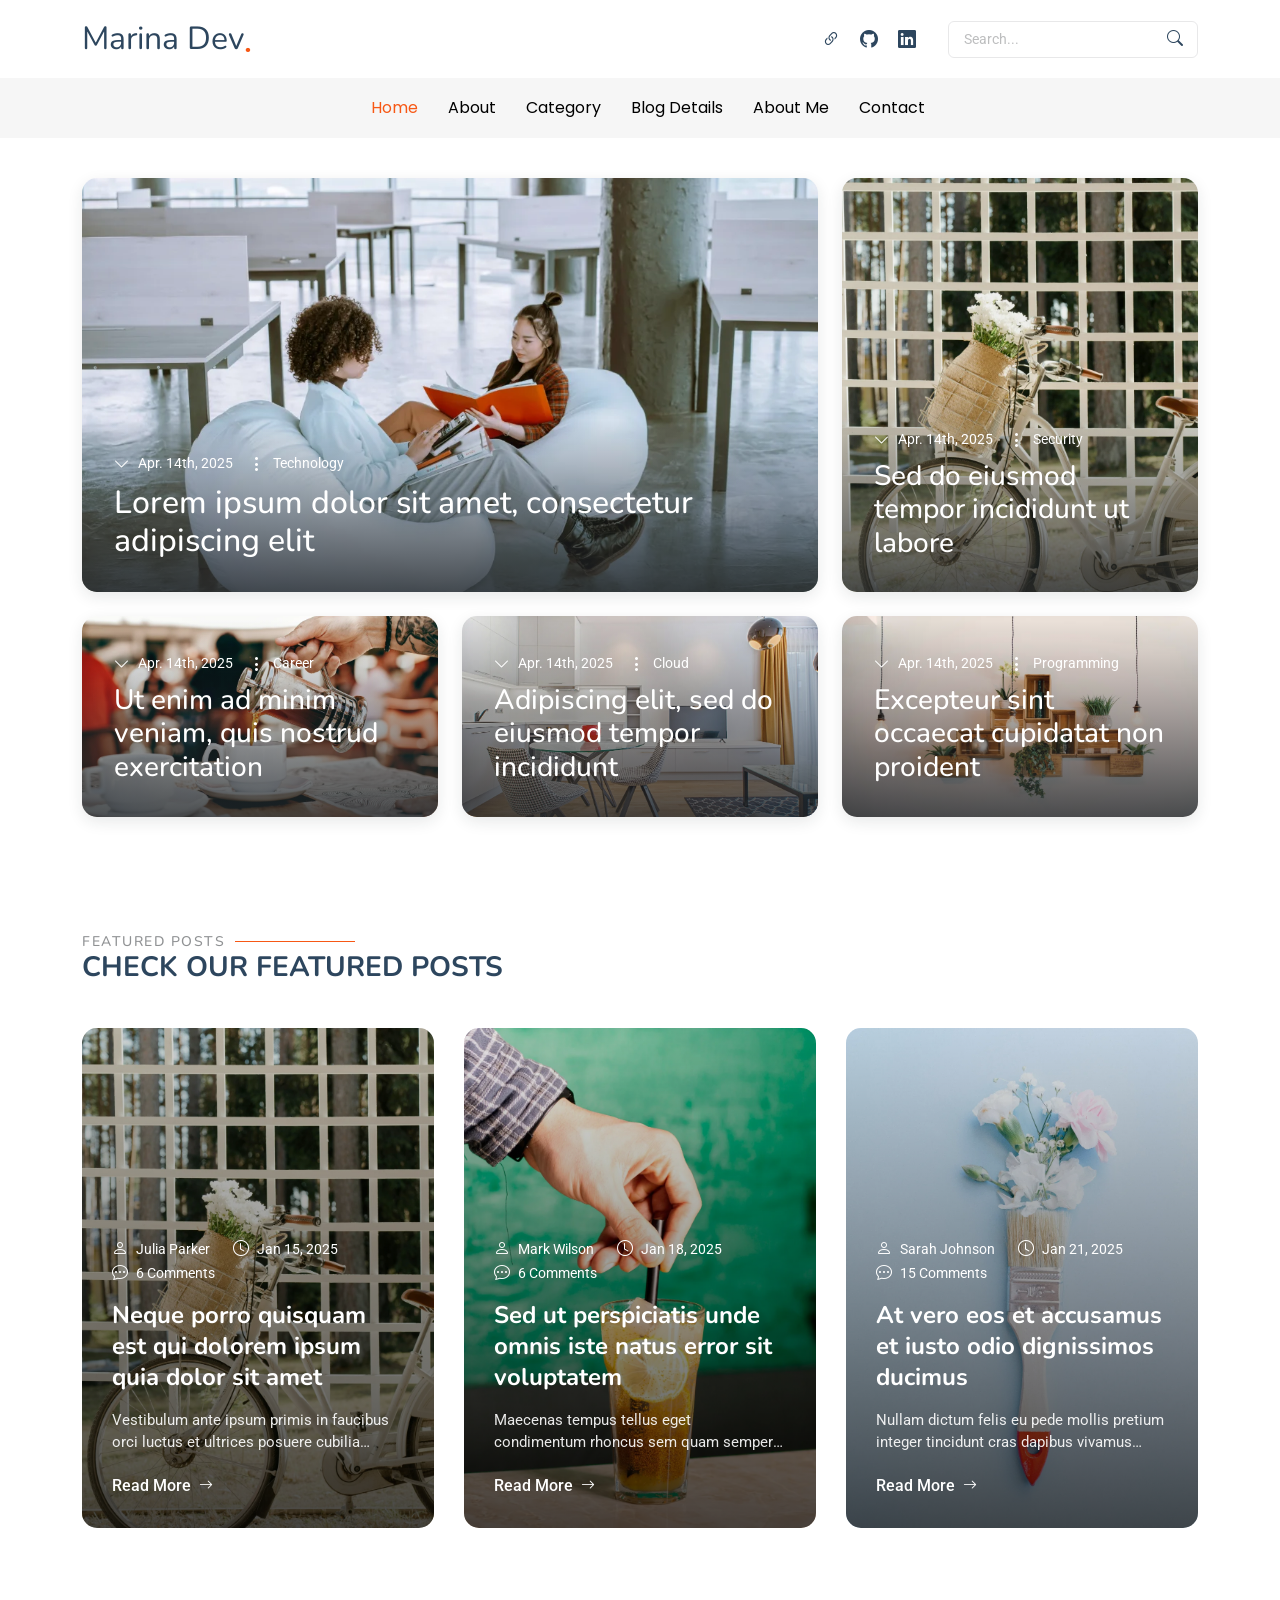
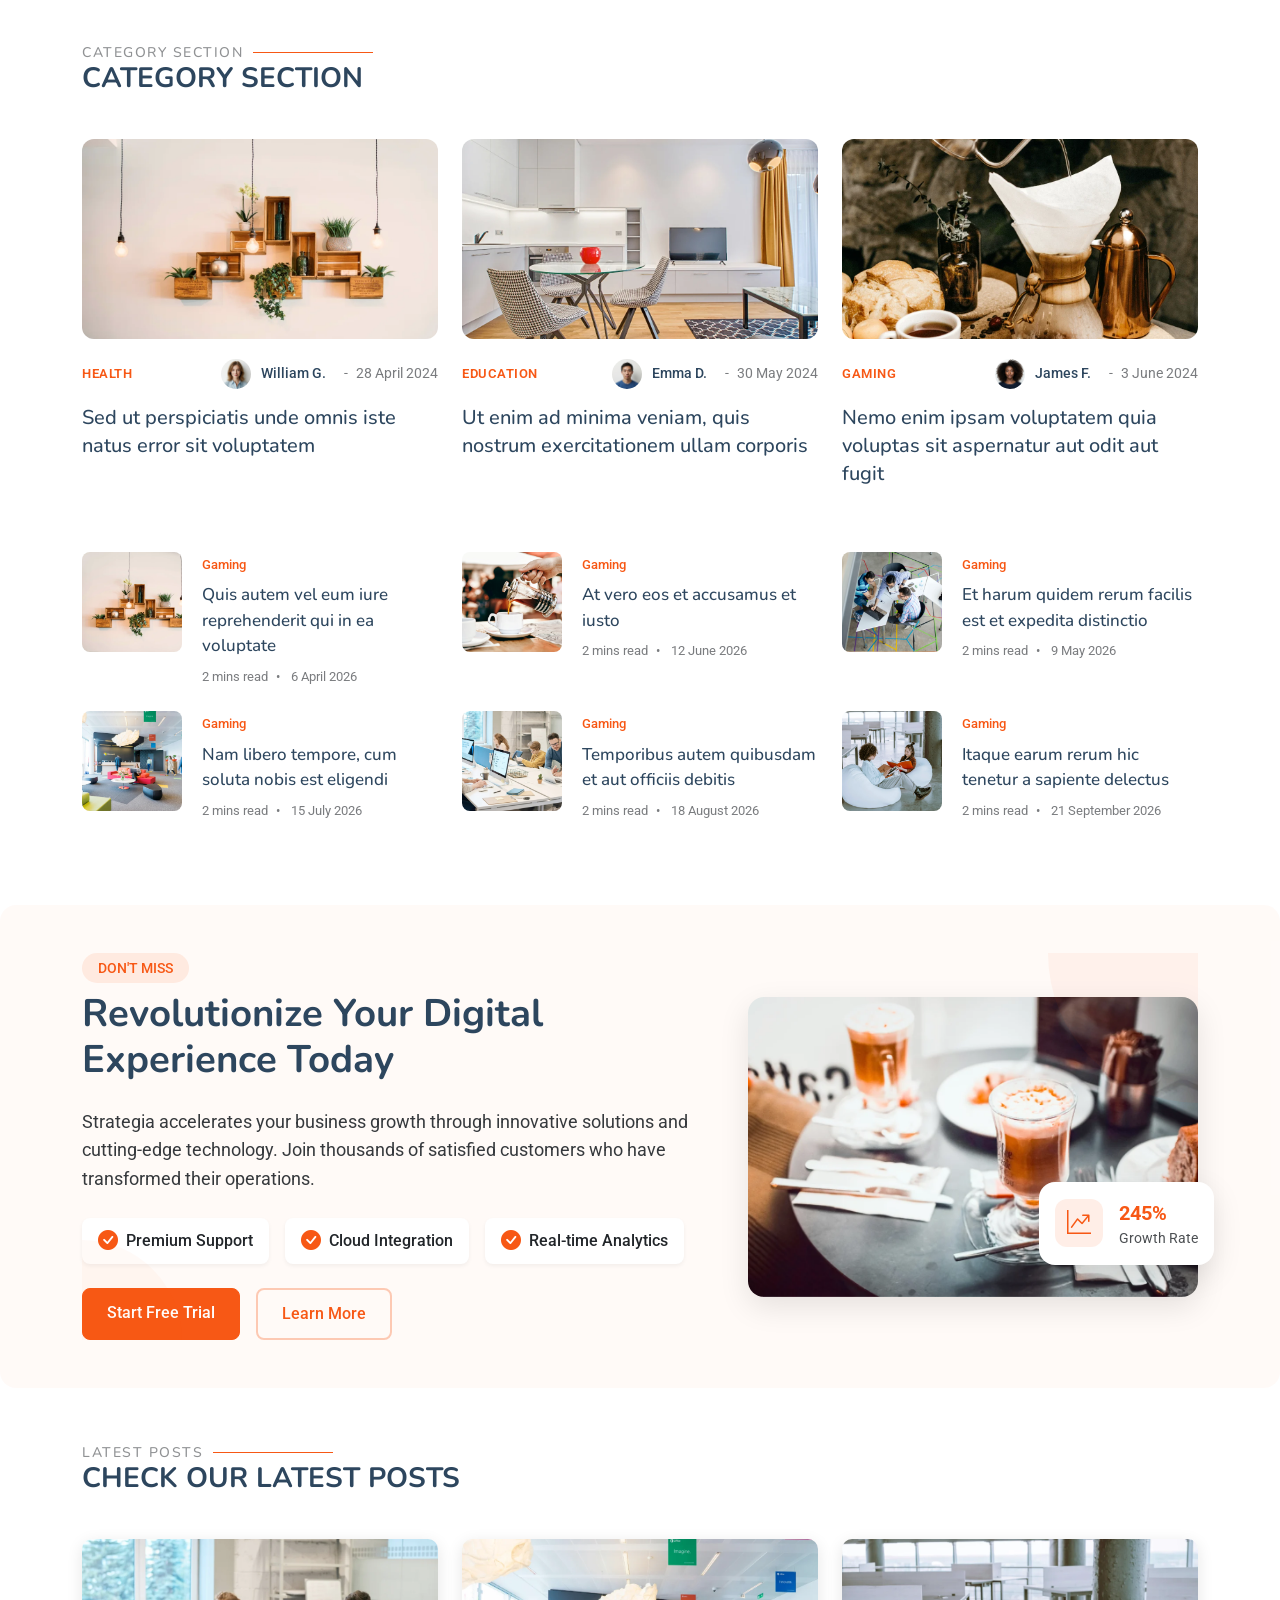
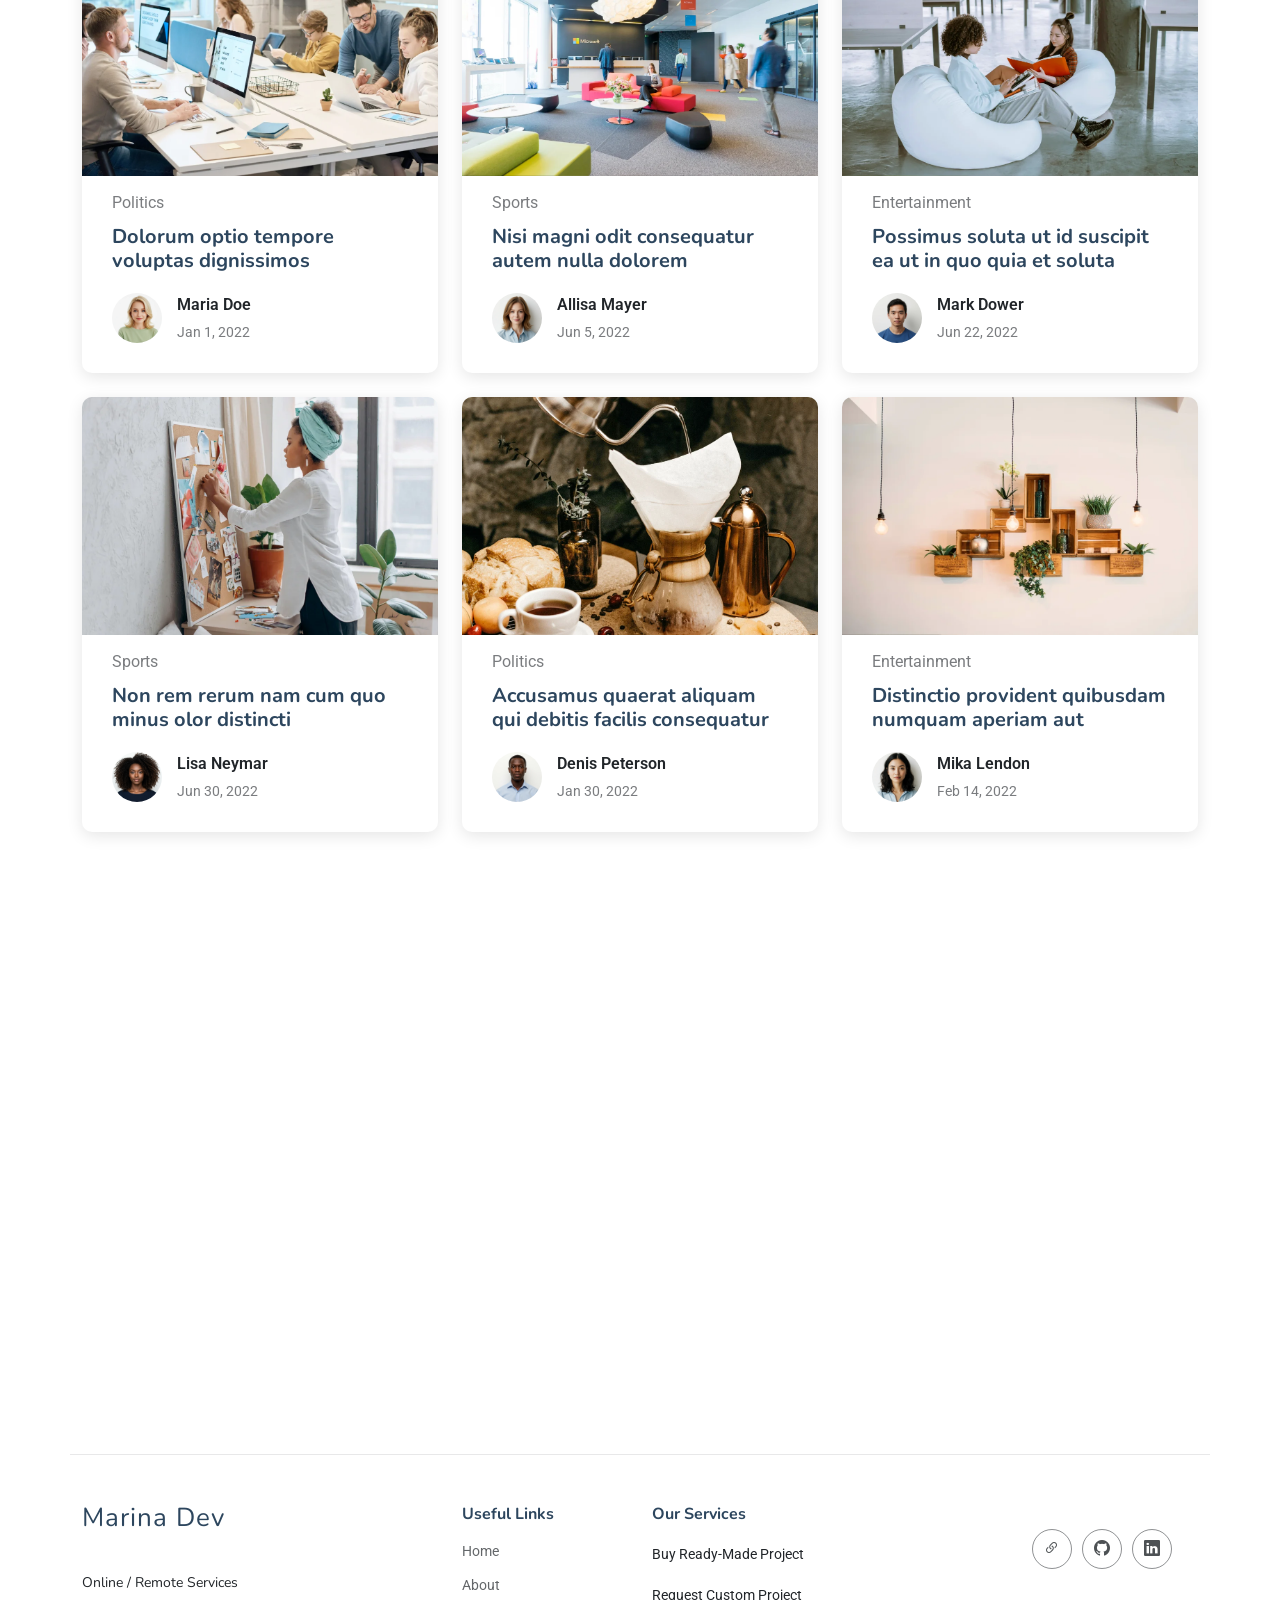
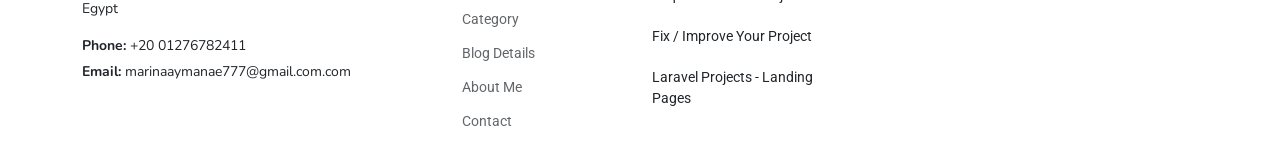
==== commit 52ead9c1: "updates" ====
--- a/index.html
+++ b/index.html
@@ -91,7 +91,7 @@
               <li><a href="about.html">About</a></li>
               <li><a href="category.html">Category</a></li>
               <li><a href="blog-details.html">Blog Details</a></li>
-              <li><a href="author-profile.html">Author Profile</a></li>
+              <li><a href="author-profile.html">About Me</a></li>
               <li><a href="contact.html">Contact</a></li>
             </ul>
             <i class="mobile-nav-toggle d-xl-none bi bi-list"></i>
@@ -1083,7 +1083,7 @@
               <li><a href="about.html">About</a></li>
               <li><a href="category.html">Category</a></li>
               <li><a href="blog-details.html">Blog Details</a></li>
-              <li><a href="author-profile.html">Author Profile</a></li>
+              <li><a href="author-profile.html">About Me</a></li>
               <li><a href="contact.html" class="active">Contact</a></li>
             </ul>
           </div>
--- a/assets/css/main.css
+++ b/assets/css/main.css
@@ -2678,7 +2678,7 @@
 }
 
 /*--------------------------------------------------------------
-# Author Profile Section
+# About Me Section
 --------------------------------------------------------------*/
 .author-profile .author-card {
   background-color: var(--surface-color);
@@ -3437,7 +3437,7 @@
   margin-bottom: 30px;
   background-color: color-mix(in srgb, var(--default-color), transparent 98%);
   border: 1px solid color-mix(in srgb, var(--default-color), transparent 90%);
-  padding: 30px;
+  padding: 10px;
   border-radius: 5px;
 }
 
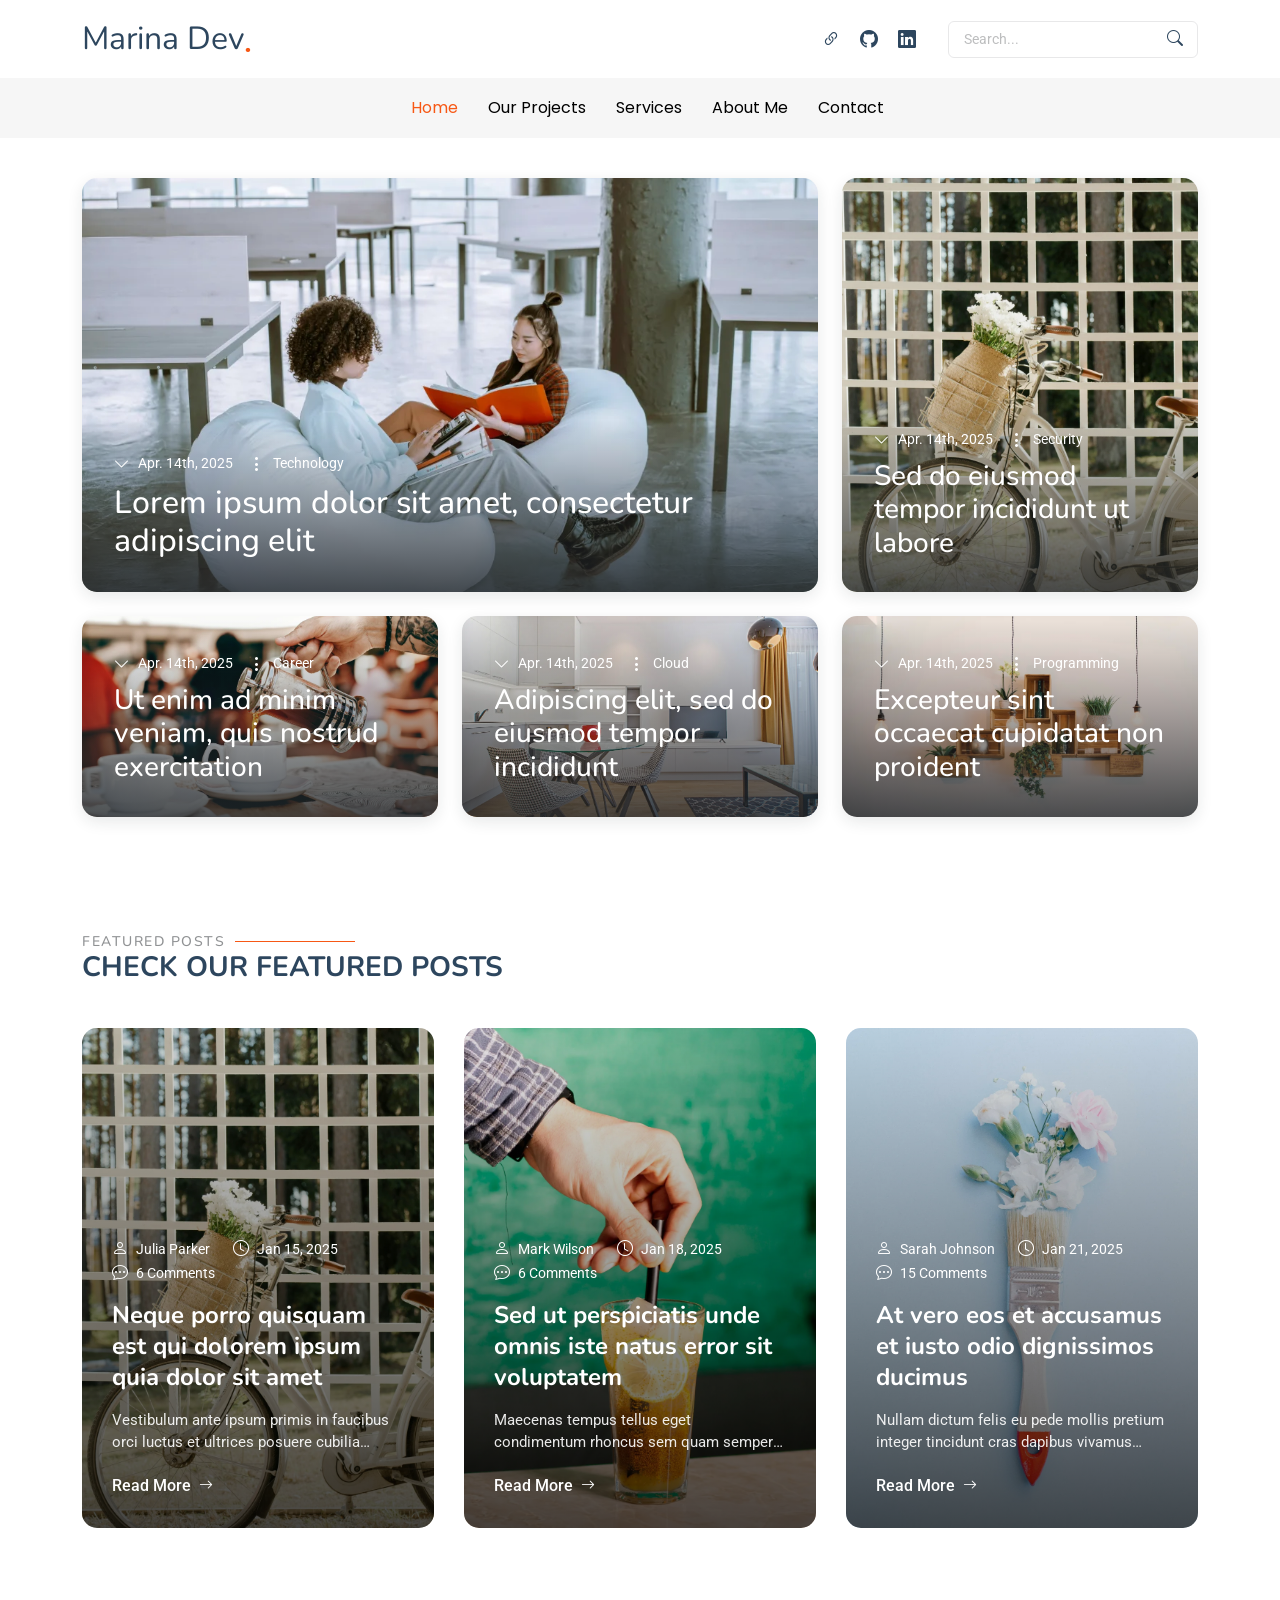
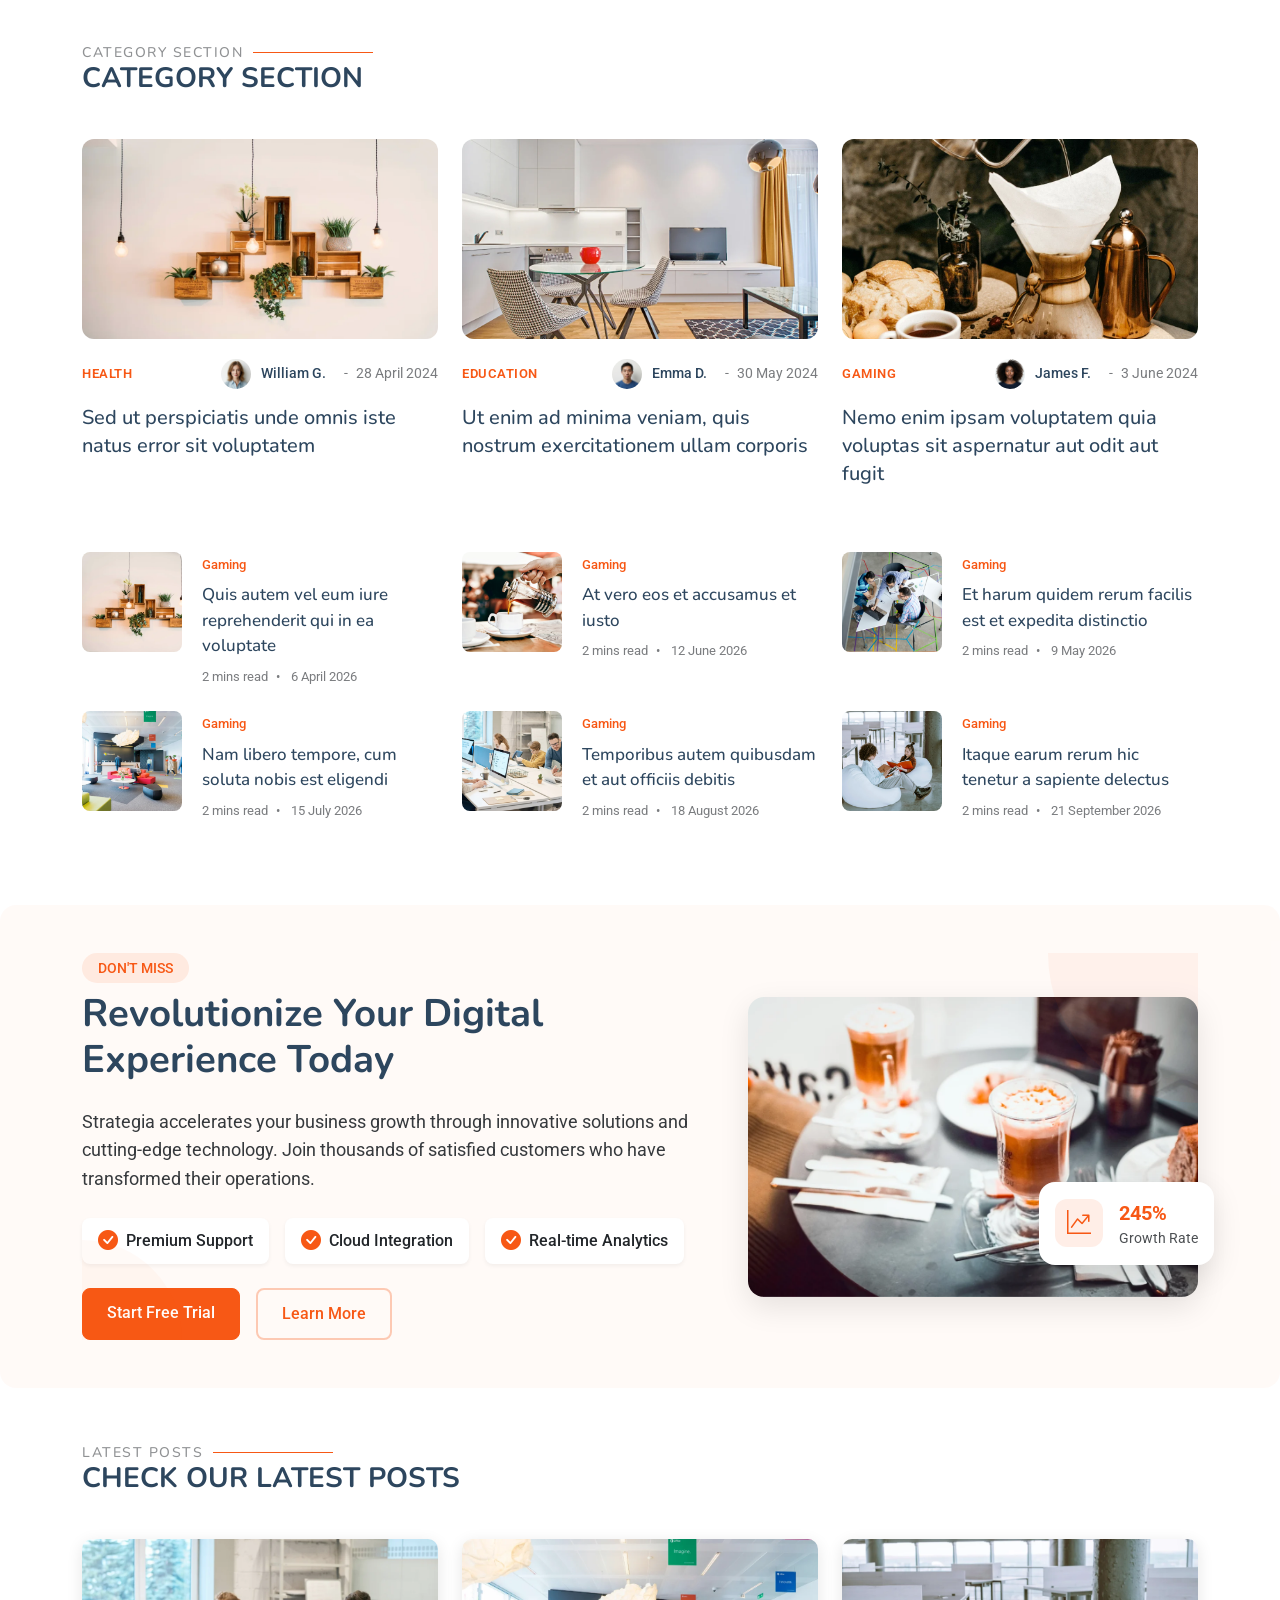
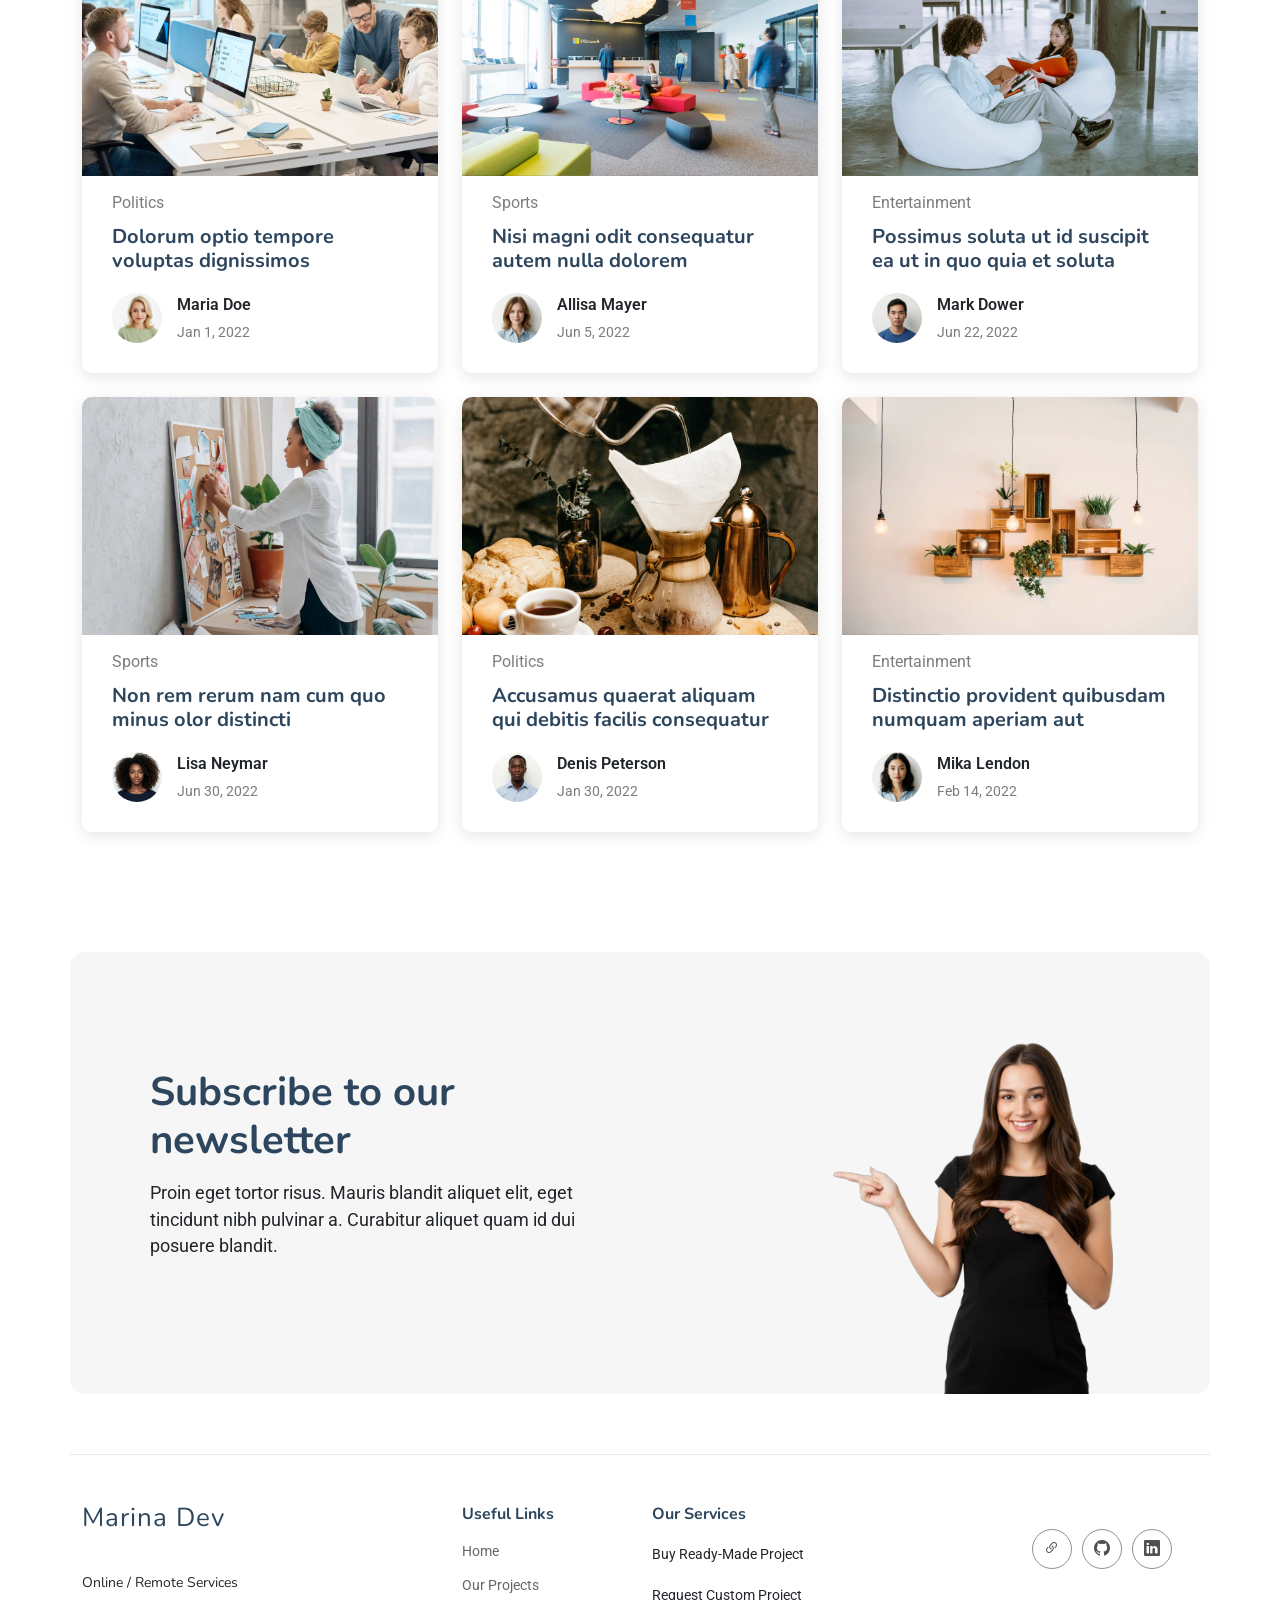
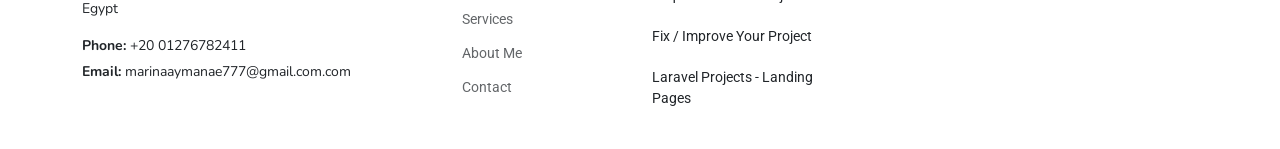
==== commit f719dcb9: "updates" ====
--- a/index.html
+++ b/index.html
@@ -88,9 +88,9 @@
           <nav id="navmenu" class="navmenu">
             <ul>
               <li><a href="index.html" class="active">Home</a></li>
-              <li><a href="about.html">About</a></li>
-              <li><a href="category.html">Category</a></li>
-              <li><a href="blog-details.html">Blog Details</a></li>
+               
+              <li><a href="category.html">Our Projects</a></li>
+              <li><a href="Our-Services-page.html"> Services</a></li>
               <li><a href="author-profile.html">About Me</a></li>
               <li><a href="contact.html">Contact</a></li>
             </ul>
@@ -1080,9 +1080,9 @@
             <h4>Useful Links</h4>
             <ul>
               <li><a href="index.html">Home</a></li>
-              <li><a href="about.html">About</a></li>
-              <li><a href="category.html">Category</a></li>
-              <li><a href="blog-details.html">Blog Details</a></li>
+               
+              <li><a href="category.html">Our Projects</a></li>
+              <li><a href="Our-Services-page.html"> Services</a></li>
               <li><a href="author-profile.html">About Me</a></li>
               <li><a href="contact.html" class="active">Contact</a></li>
             </ul>
